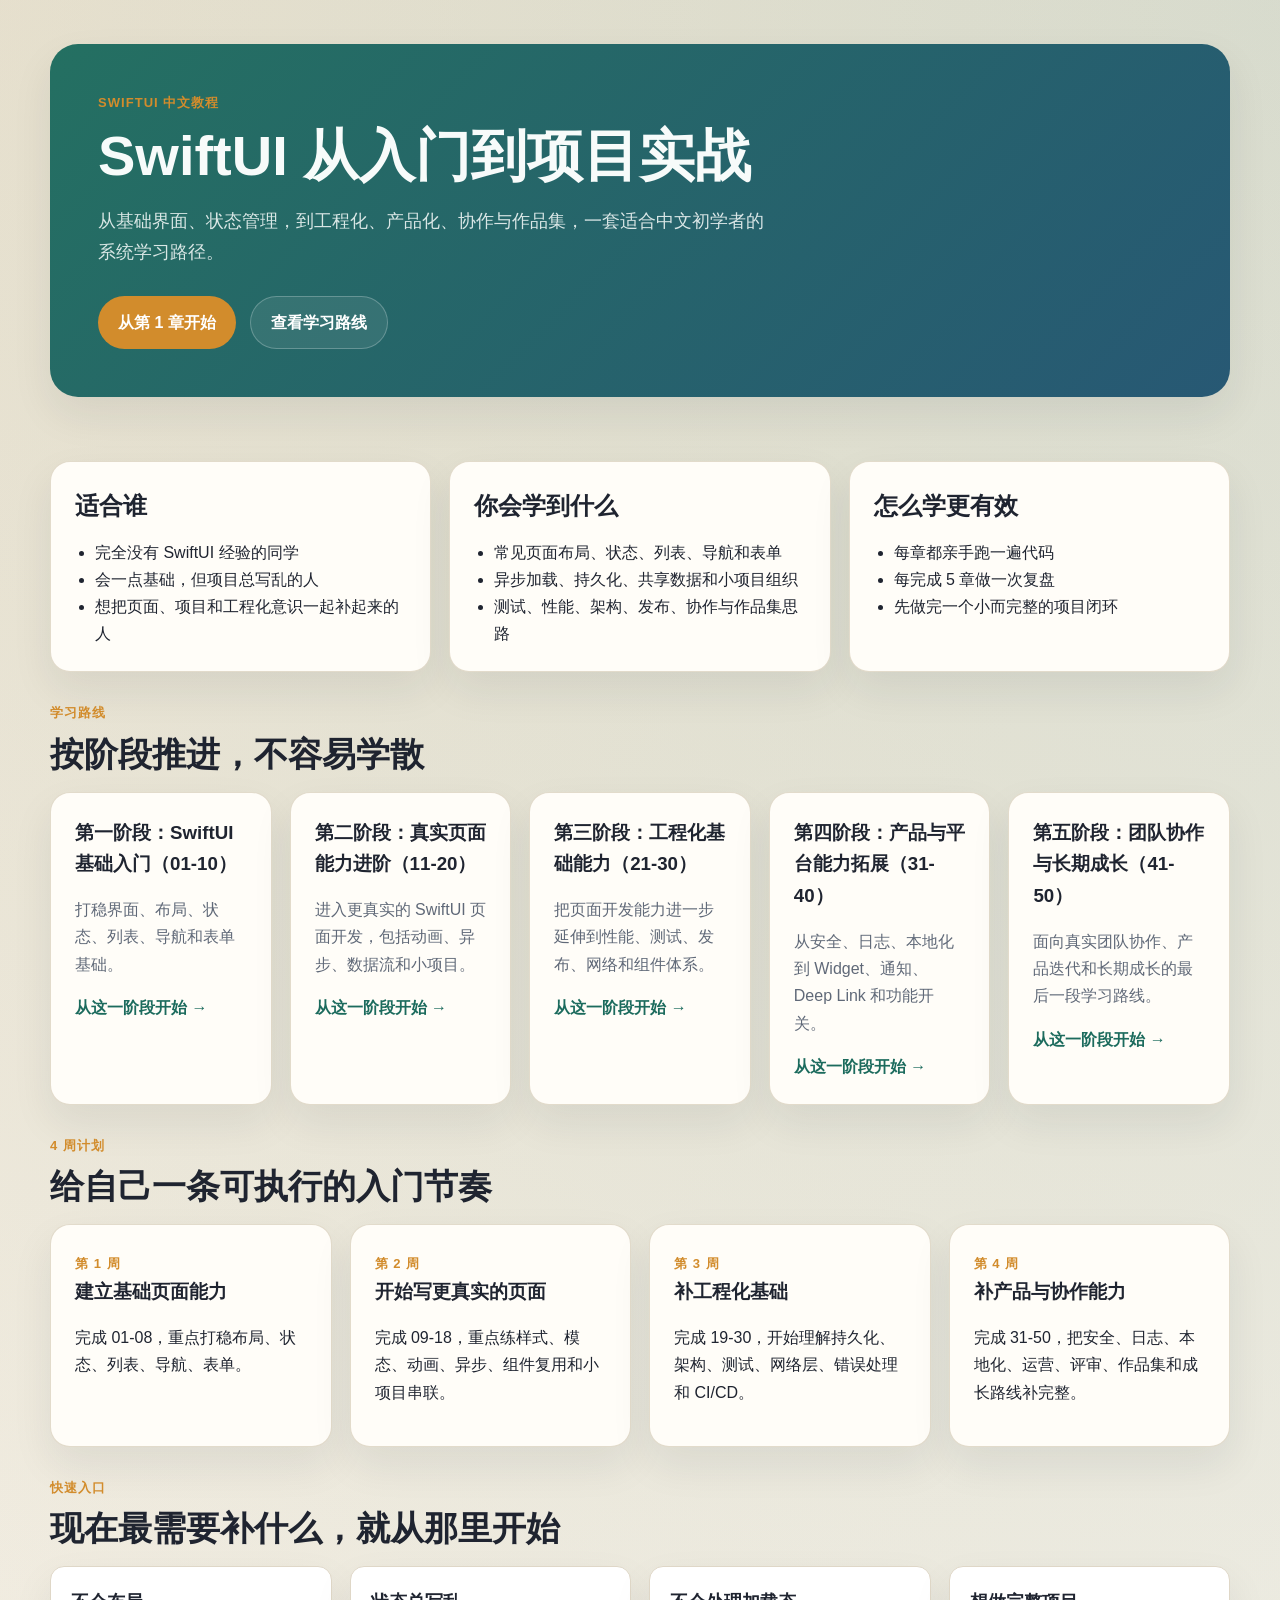
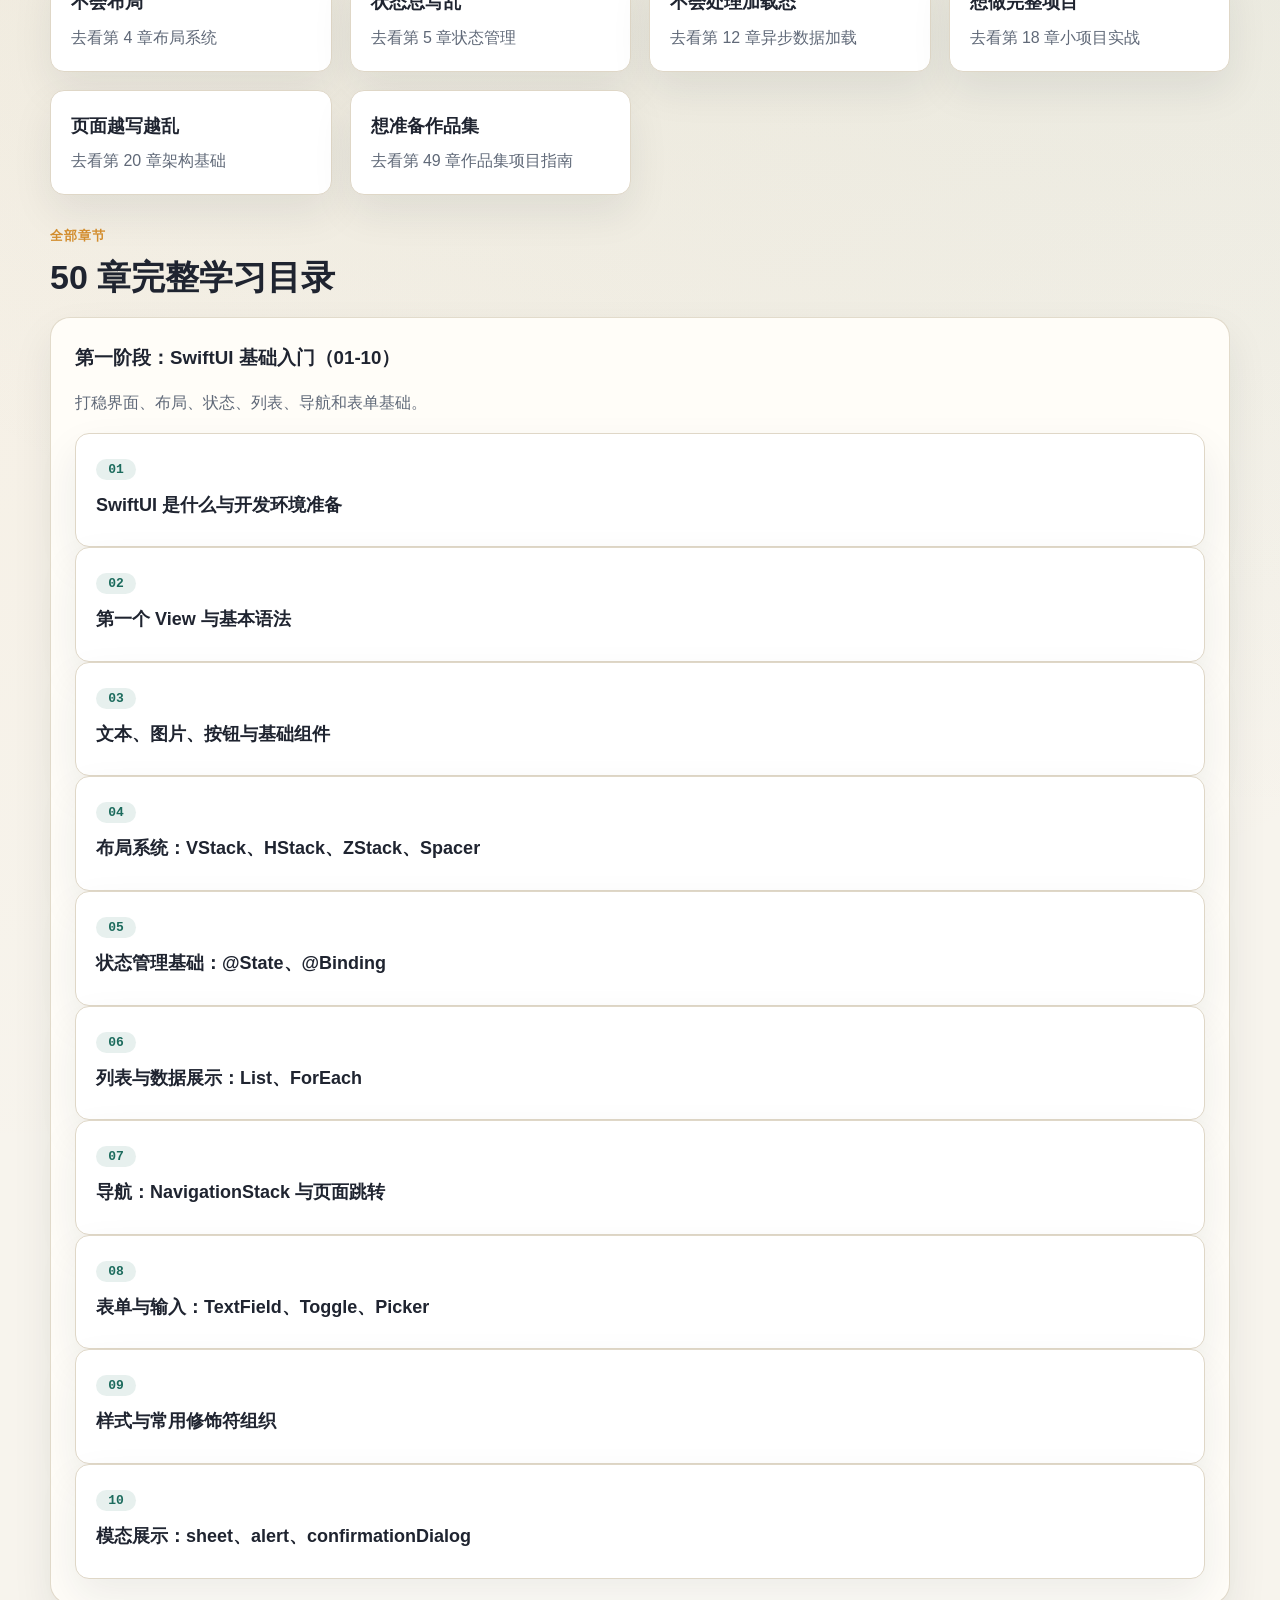
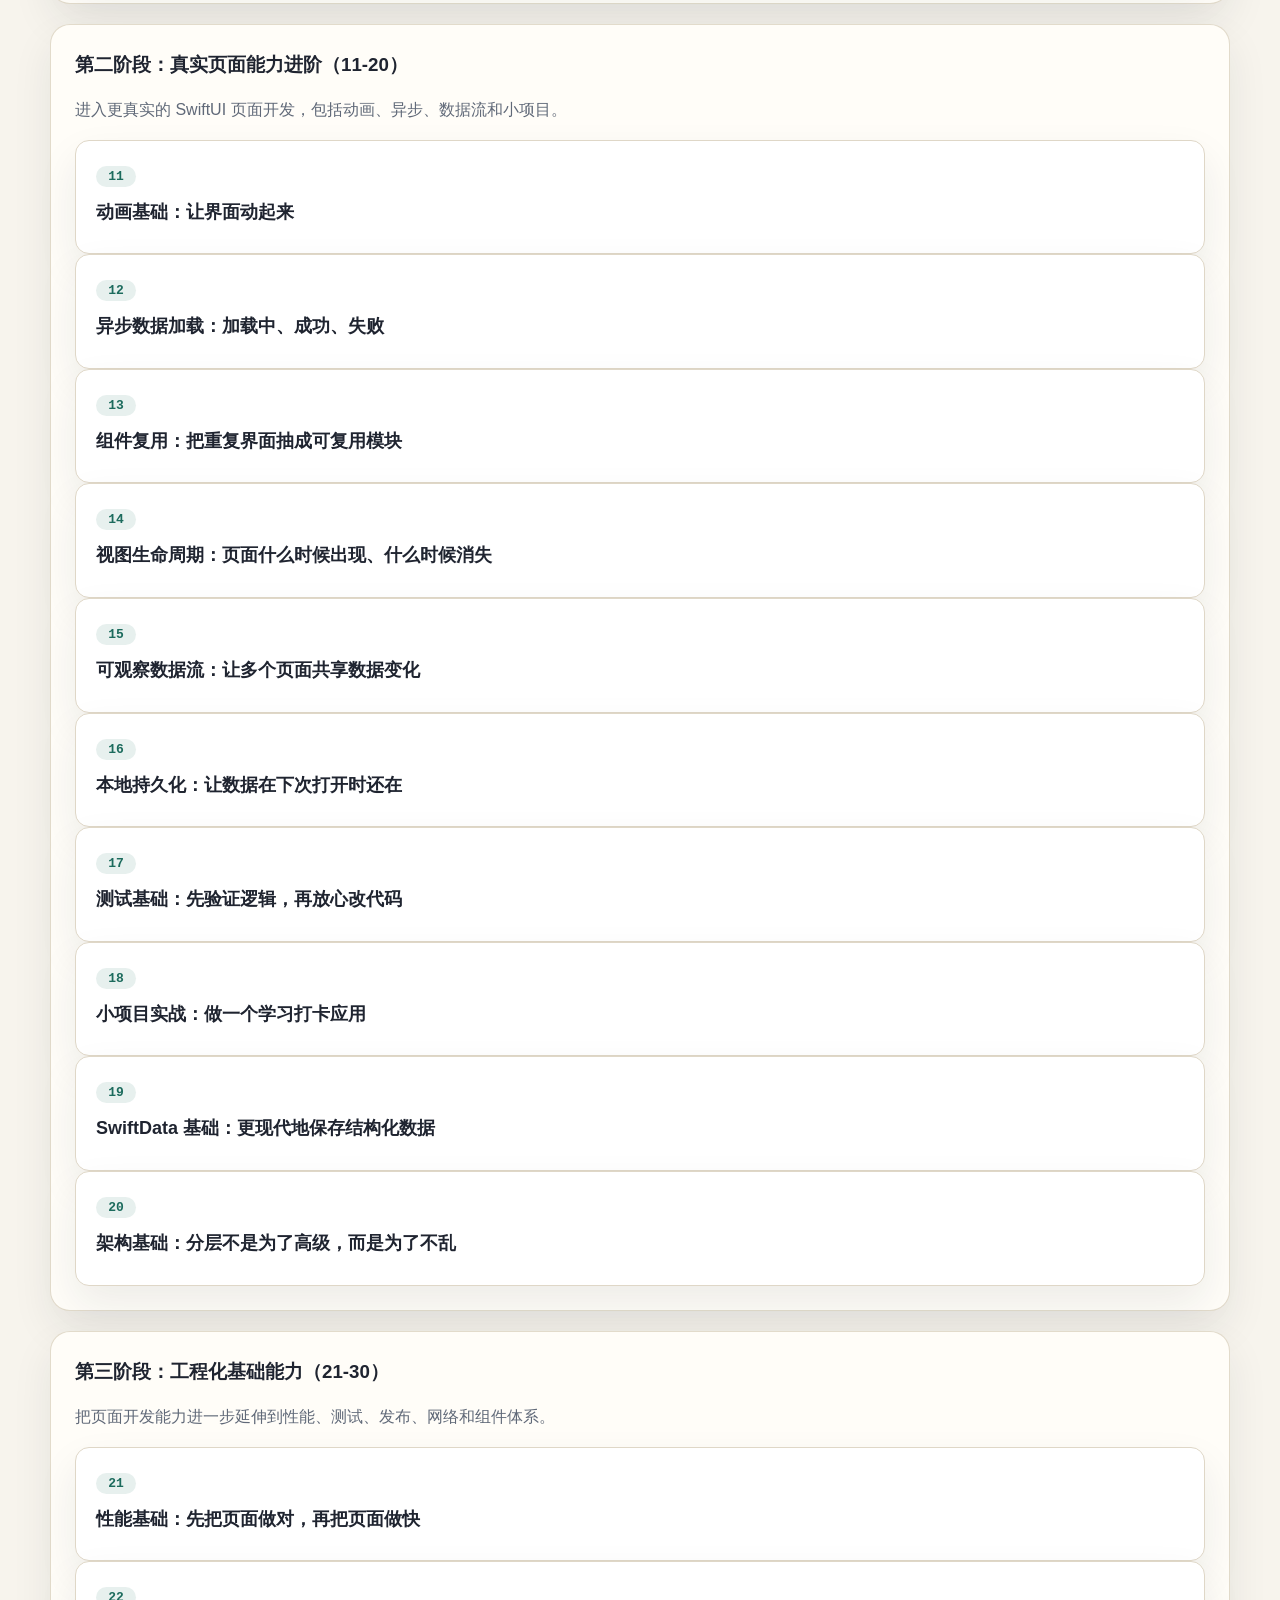
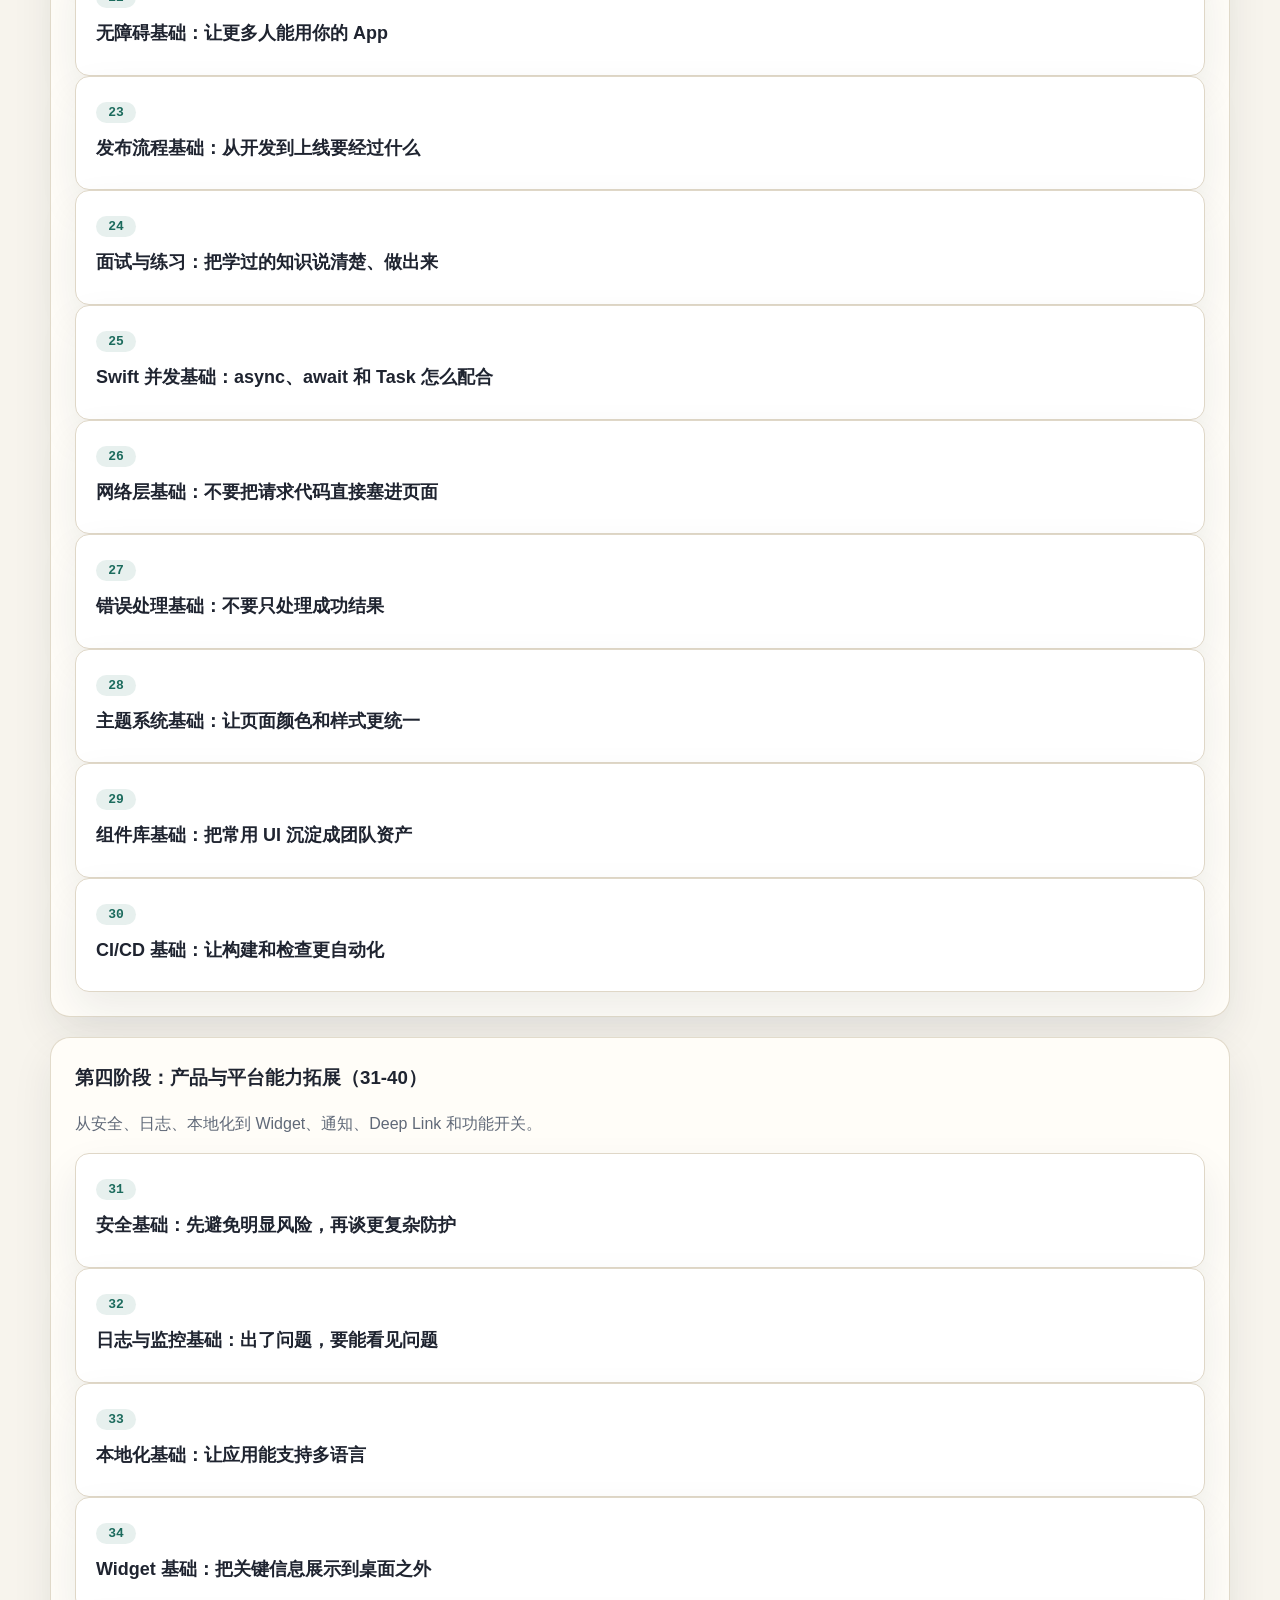
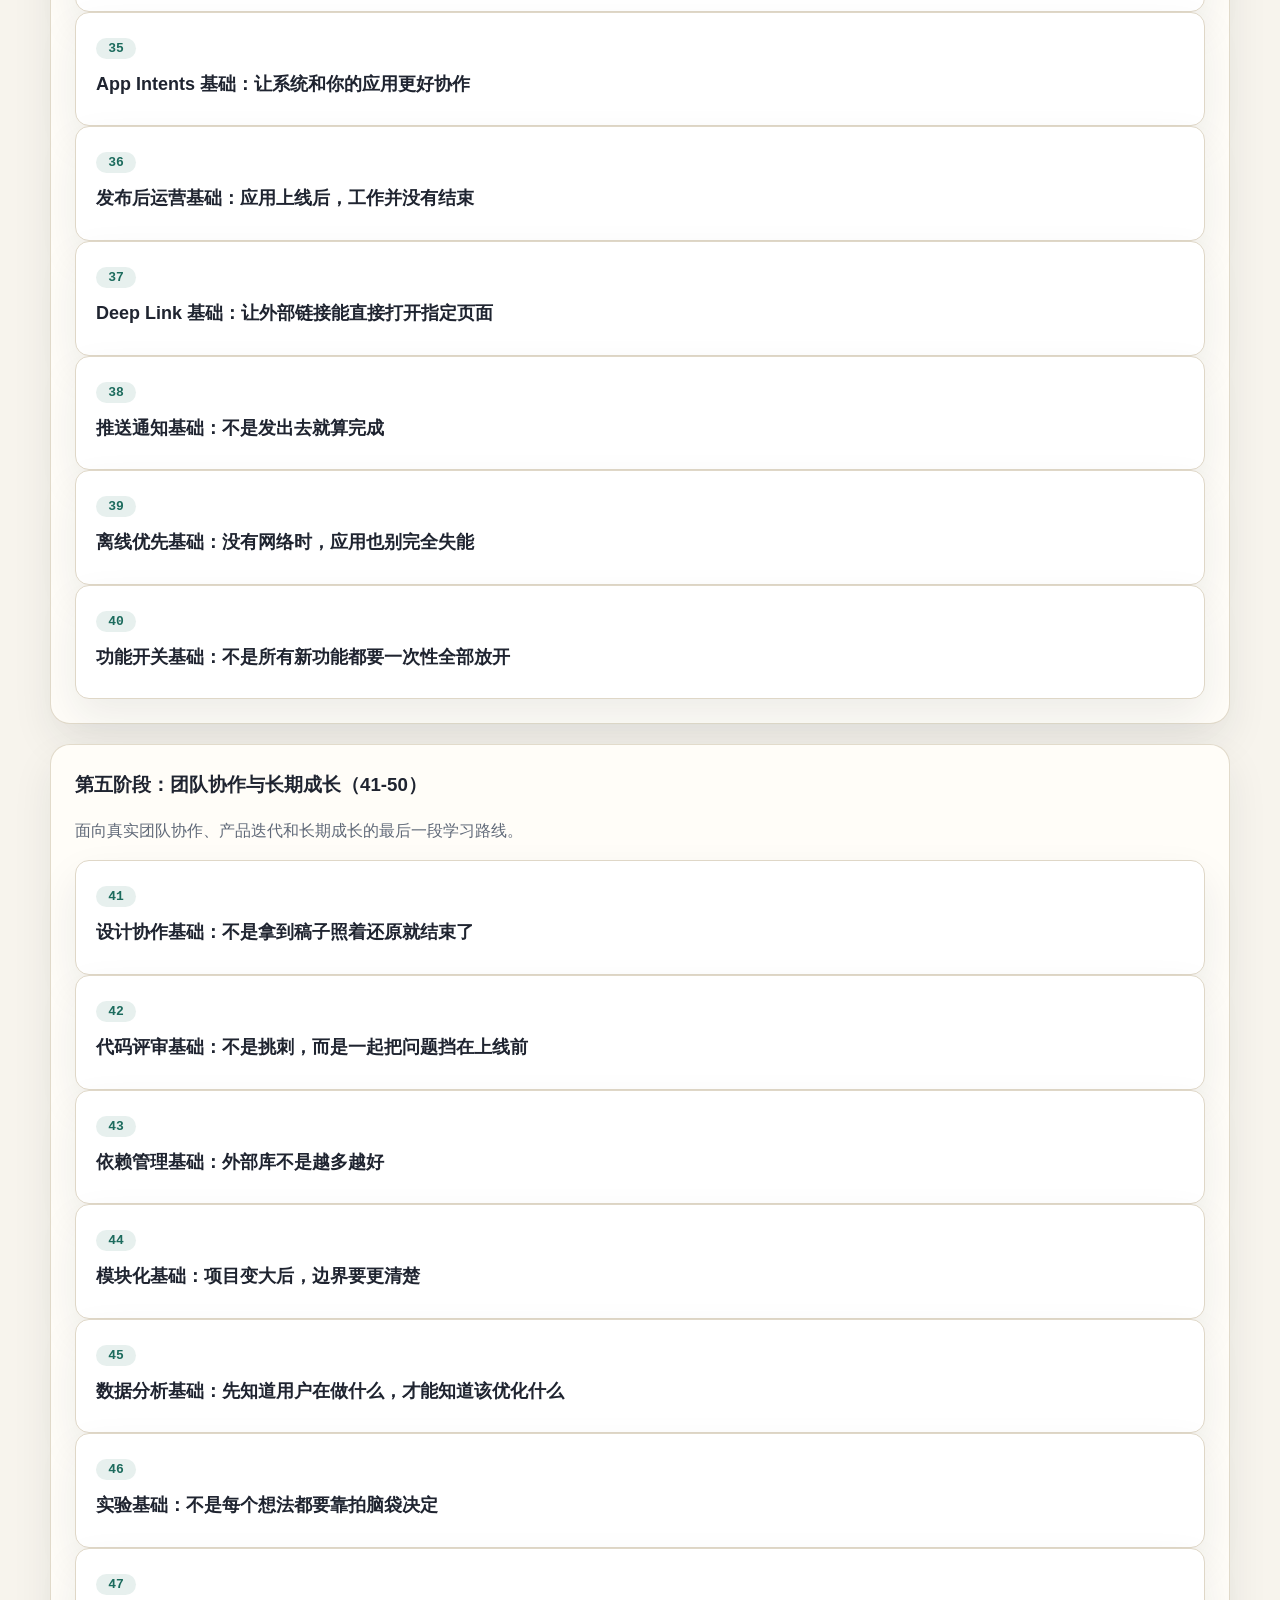
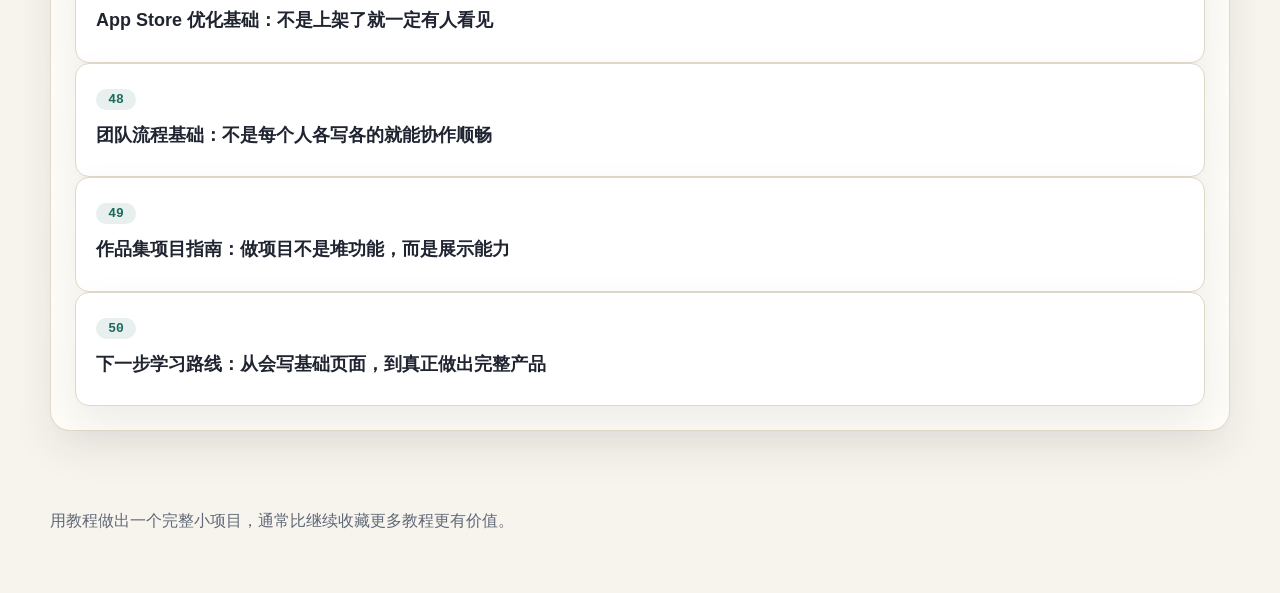
==== index.html @ 64fcb561 "``` feat: 添加 SwiftUI 教程网站基础架构 添加了完整的教程网站前端架构，包括：  - 创建 catalog.js 文件定义 50 章教程内容结构，分为 5 个阶段 - 添加 site" ====
<!DOCTYPE html>
<html lang="zh-CN">
<head>
  <meta charset="UTF-8">
  <meta name="viewport" content="width=device-width, initial-scale=1.0">
  <title>SwiftUI 从入门到项目实战</title>
  <link rel="stylesheet" href="./assets/site.css">
</head>
<body class="site-home">
  <header class="hero">
    <div class="hero__inner">
      <p class="hero__eyebrow">SwiftUI 中文教程</p>
      <h1>SwiftUI 从入门到项目实战</h1>
      <p class="hero__lead">从基础界面、状态管理，到工程化、产品化、协作与作品集，一套适合中文初学者的系统学习路径。</p>
      <div class="hero__actions">
        <a class="button button--primary" href="./chapter.html?path=01-introduction/README.md">从第 1 章开始</a>
        <a class="button button--ghost" href="#tracks">查看学习路线</a>
      </div>
    </div>
  </header>

  <main class="page">
    <section class="intro">
      <div class="card-grid">
        <article class="info-card">
          <h2>适合谁</h2>
          <ul>
            <li>完全没有 SwiftUI 经验的同学</li>
            <li>会一点基础，但项目总写乱的人</li>
            <li>想把页面、项目和工程化意识一起补起来的人</li>
          </ul>
        </article>
        <article class="info-card">
          <h2>你会学到什么</h2>
          <ul>
            <li>常见页面布局、状态、列表、导航和表单</li>
            <li>异步加载、持久化、共享数据和小项目组织</li>
            <li>测试、性能、架构、发布、协作与作品集思路</li>
          </ul>
        </article>
        <article class="info-card">
          <h2>怎么学更有效</h2>
          <ul>
            <li>每章都亲手跑一遍代码</li>
            <li>每完成 5 章做一次复盘</li>
            <li>先做完一个小而完整的项目闭环</li>
          </ul>
        </article>
      </div>
    </section>

    <section class="learning-path" id="tracks">
      <div class="section-heading">
        <p class="section-heading__eyebrow">学习路线</p>
        <h2>按阶段推进，不容易学散</h2>
      </div>
      <div id="track-list" class="track-list"></div>
    </section>

    <section class="roadmap">
      <div class="section-heading">
        <p class="section-heading__eyebrow">4 周计划</p>
        <h2>给自己一条可执行的入门节奏</h2>
      </div>
      <div class="week-grid">
        <article class="week-card">
          <span class="week-card__tag">第 1 周</span>
          <h3>建立基础页面能力</h3>
          <p>完成 01-08，重点打稳布局、状态、列表、导航、表单。</p>
        </article>
        <article class="week-card">
          <span class="week-card__tag">第 2 周</span>
          <h3>开始写更真实的页面</h3>
          <p>完成 09-18，重点练样式、模态、动画、异步、组件复用和小项目串联。</p>
        </article>
        <article class="week-card">
          <span class="week-card__tag">第 3 周</span>
          <h3>补工程化基础</h3>
          <p>完成 19-30，开始理解持久化、架构、测试、网络层、错误处理和 CI/CD。</p>
        </article>
        <article class="week-card">
          <span class="week-card__tag">第 4 周</span>
          <h3>补产品与协作能力</h3>
          <p>完成 31-50，把安全、日志、本地化、运营、评审、作品集和成长路线补完整。</p>
        </article>
      </div>
    </section>

    <section class="quick-links">
      <div class="section-heading">
        <p class="section-heading__eyebrow">快速入口</p>
        <h2>现在最需要补什么，就从那里开始</h2>
      </div>
      <div class="quick-links__grid">
        <a class="quick-link" href="./chapter.html?path=04-layout/README.md">
          <strong>不会布局</strong>
          <span>去看第 4 章布局系统</span>
        </a>
        <a class="quick-link" href="./chapter.html?path=05-state/README.md">
          <strong>状态总写乱</strong>
          <span>去看第 5 章状态管理</span>
        </a>
        <a class="quick-link" href="./chapter.html?path=12-async-data/README.md">
          <strong>不会处理加载态</strong>
          <span>去看第 12 章异步数据加载</span>
        </a>
        <a class="quick-link" href="./chapter.html?path=18-mini-project/README.md">
          <strong>想做完整项目</strong>
          <span>去看第 18 章小项目实战</span>
        </a>
        <a class="quick-link" href="./chapter.html?path=20-architecture-basics/README.md">
          <strong>页面越写越乱</strong>
          <span>去看第 20 章架构基础</span>
        </a>
        <a class="quick-link" href="./chapter.html?path=49-portfolio-project-guide/README.md">
          <strong>想准备作品集</strong>
          <span>去看第 49 章作品集项目指南</span>
        </a>
      </div>
    </section>

    <section class="chapter-library">
      <div class="section-heading">
        <p class="section-heading__eyebrow">全部章节</p>
        <h2>50 章完整学习目录</h2>
      </div>
      <div id="chapter-groups" class="chapter-groups"></div>
    </section>
  </main>

  <footer class="site-footer">
    <p>用教程做出一个完整小项目，通常比继续收藏更多教程更有价值。</p>
  </footer>

  <script src="./assets/catalog.js"></script>
  <script src="./assets/site.js"></script>
</body>
</html>
---- assets/site.css ----
:root {
  --bg: #f7f4ed;
  --surface: #fffdf8;
  --surface-strong: #ffffff;
  --text: #1f2430;
  --muted: #606978;
  --line: #dfd7c7;
  --brand: #1c6b5d;
  --brand-strong: #12493f;
  --accent: #d28c2c;
  --shadow: 0 18px 40px rgba(31, 36, 48, 0.08);
  --radius-xl: 28px;
  --radius-lg: 20px;
  --radius-md: 14px;
  --content-width: 1180px;
  --mono: "SFMono-Regular", Consolas, "Liberation Mono", Menlo, monospace;
}

* {
  box-sizing: border-box;
}

html {
  scroll-behavior: smooth;
}

body {
  margin: 0;
  color: var(--text);
  background:
    radial-gradient(circle at top left, rgba(210, 140, 44, 0.12), transparent 32%),
    radial-gradient(circle at top right, rgba(28, 107, 93, 0.14), transparent 28%),
    var(--bg);
  font: 16px/1.7 "PingFang SC", "Hiragino Sans GB", "Microsoft YaHei", sans-serif;
}

a {
  color: inherit;
  text-decoration: none;
}

.hero,
.page,
.chapter-header,
.chapter-layout,
.site-footer {
  width: min(calc(100% - 32px), var(--content-width));
  margin: 0 auto;
}

.hero {
  padding: 44px 0 24px;
}

.hero__inner {
  padding: 48px;
  border-radius: var(--radius-xl);
  background:
    linear-gradient(135deg, rgba(28, 107, 93, 0.96), rgba(24, 77, 108, 0.92));
  color: #f7fbfa;
  box-shadow: var(--shadow);
}

.hero__eyebrow,
.section-heading__eyebrow,
.week-card__tag,
.chapter-meta {
  margin: 0 0 10px;
  color: var(--accent);
  font-size: 13px;
  font-weight: 700;
  letter-spacing: 0.08em;
  text-transform: uppercase;
}

.hero h1,
.section-heading h2,
.chapter-header h1 {
  margin: 0;
  line-height: 1.15;
}

.hero h1 {
  font-size: clamp(32px, 6vw, 56px);
  max-width: 760px;
}

.hero__lead {
  max-width: 680px;
  margin: 18px 0 0;
  color: rgba(247, 251, 250, 0.86);
  font-size: 18px;
}

.hero__actions {
  display: flex;
  flex-wrap: wrap;
  gap: 14px;
  margin-top: 28px;
}

.button {
  display: inline-flex;
  align-items: center;
  justify-content: center;
  padding: 12px 20px;
  border-radius: 999px;
  font-weight: 700;
  transition: transform 0.2s ease, opacity 0.2s ease;
}

.button:hover,
.text-link:hover,
.quick-link:hover,
.chapter-card:hover,
.chapter-nav__item:hover {
  transform: translateY(-1px);
}

.button--primary {
  color: #fff;
  background: var(--accent);
}

.button--ghost {
  color: #fff;
  border: 1px solid rgba(255, 255, 255, 0.24);
  background: rgba(255, 255, 255, 0.08);
}

.page {
  padding: 10px 0 48px;
}

.section-heading {
  margin-bottom: 18px;
}

.section-heading h2 {
  font-size: clamp(24px, 3vw, 34px);
}

.card-grid,
.track-list,
.week-grid,
.quick-links__grid {
  display: grid;
  gap: 18px;
}

.card-grid,
.track-list,
.week-grid {
  grid-template-columns: repeat(auto-fit, minmax(220px, 1fr));
}

.info-card,
.track-card,
.week-card,
.chapter-group,
.sidebar-card,
.markdown-shell {
  background: var(--surface);
  border: 1px solid rgba(223, 215, 199, 0.9);
  border-radius: var(--radius-lg);
  box-shadow: var(--shadow);
}

.intro,
.learning-path,
.roadmap,
.quick-links,
.chapter-library {
  margin-top: 30px;
}

.info-card,
.track-card,
.week-card,
.sidebar-card {
  padding: 24px;
}

.info-card h2,
.track-card h3,
.week-card h3,
.chapter-group h3,
.sidebar-card h2 {
  margin: 0 0 10px;
}

.info-card ul,
.markdown-body ul {
  margin: 12px 0 0;
  padding-left: 20px;
}

.text-link {
  color: var(--brand);
  font-weight: 700;
}

.quick-links__grid,
.chapter-card-list {
  grid-template-columns: repeat(auto-fit, minmax(250px, 1fr));
}

.quick-link,
.chapter-card {
  display: block;
  padding: 20px;
  border-radius: var(--radius-md);
  background: var(--surface-strong);
  border: 1px solid var(--line);
  box-shadow: var(--shadow);
  transition: transform 0.2s ease, border-color 0.2s ease;
}

.quick-link strong,
.chapter-card strong {
  display: block;
  margin-bottom: 6px;
  font-size: 18px;
}

.quick-link span,
.track-card p,
.chapter-group__heading p {
  color: var(--muted);
}

.chapter-group {
  padding: 24px;
  margin-top: 20px;
}

.chapter-group__heading {
  margin-bottom: 16px;
}

.chapter-card__number {
  display: inline-flex;
  align-items: center;
  justify-content: center;
  min-width: 40px;
  margin-bottom: 10px;
  padding: 4px 10px;
  border-radius: 999px;
  background: rgba(28, 107, 93, 0.1);
  color: var(--brand);
  font: 700 13px/1 var(--mono);
}

.site-footer {
  padding: 12px 0 42px;
  color: var(--muted);
}

.chapter-header {
  display: grid;
  gap: 12px;
  padding: 32px 0 18px;
}

.back-link {
  color: var(--brand);
  font-weight: 700;
}

.chapter-layout {
  display: grid;
  grid-template-columns: 280px minmax(0, 1fr);
  gap: 24px;
  padding-bottom: 42px;
}

.chapter-sidebar {
  position: sticky;
  top: 20px;
  align-self: start;
}

.chapter-nav {
  display: grid;
  gap: 8px;
  max-height: calc(100vh - 140px);
  overflow: auto;
}

.chapter-nav__item {
  padding: 10px 12px;
  border-radius: 12px;
  color: var(--muted);
  transition: background 0.2s ease, color 0.2s ease, transform 0.2s ease;
}

.chapter-nav__item.is-active {
  color: #fff;
  background: var(--brand);
}

.markdown-shell {
  padding: 28px;
}

.markdown-body h1,
.markdown-body h2,
.markdown-body h3,
.markdown-body h4 {
  line-height: 1.3;
  margin-top: 1.6em;
  margin-bottom: 0.6em;
}

.markdown-body h1:first-child,
.markdown-body h2:first-child,
.markdown-body h3:first-child {
  margin-top: 0;
}

.markdown-body p,
.markdown-body li {
  color: #2d3442;
}

.markdown-body code {
  padding: 0.16em 0.4em;
  border-radius: 8px;
  background: rgba(28, 107, 93, 0.08);
  font: 0.95em var(--mono);
}

.markdown-body pre {
  overflow: auto;
  padding: 18px;
  border-radius: 16px;
  background: #18202b;
  color: #eef4f7;
}

.markdown-body pre code {
  padding: 0;
  background: transparent;
  color: inherit;
}

.markdown-body blockquote {
  margin: 1.2em 0;
  padding: 0.8em 1em;
  border-left: 4px solid var(--accent);
  background: rgba(210, 140, 44, 0.08);
  color: var(--muted);
}

@media (max-width: 960px) {
  .chapter-layout {
    grid-template-columns: 1fr;
  }

  .chapter-sidebar {
    position: static;
  }

  .chapter-nav {
    max-height: none;
  }
}

@media (max-width: 720px) {
  .hero__inner,
  .markdown-shell,
  .chapter-group,
  .info-card,
  .track-card,
  .week-card,
  .sidebar-card {
    padding: 20px;
  }

  .hero h1 {
    font-size: 34px;
  }

  .hero__lead {
    font-size: 16px;
  }
}
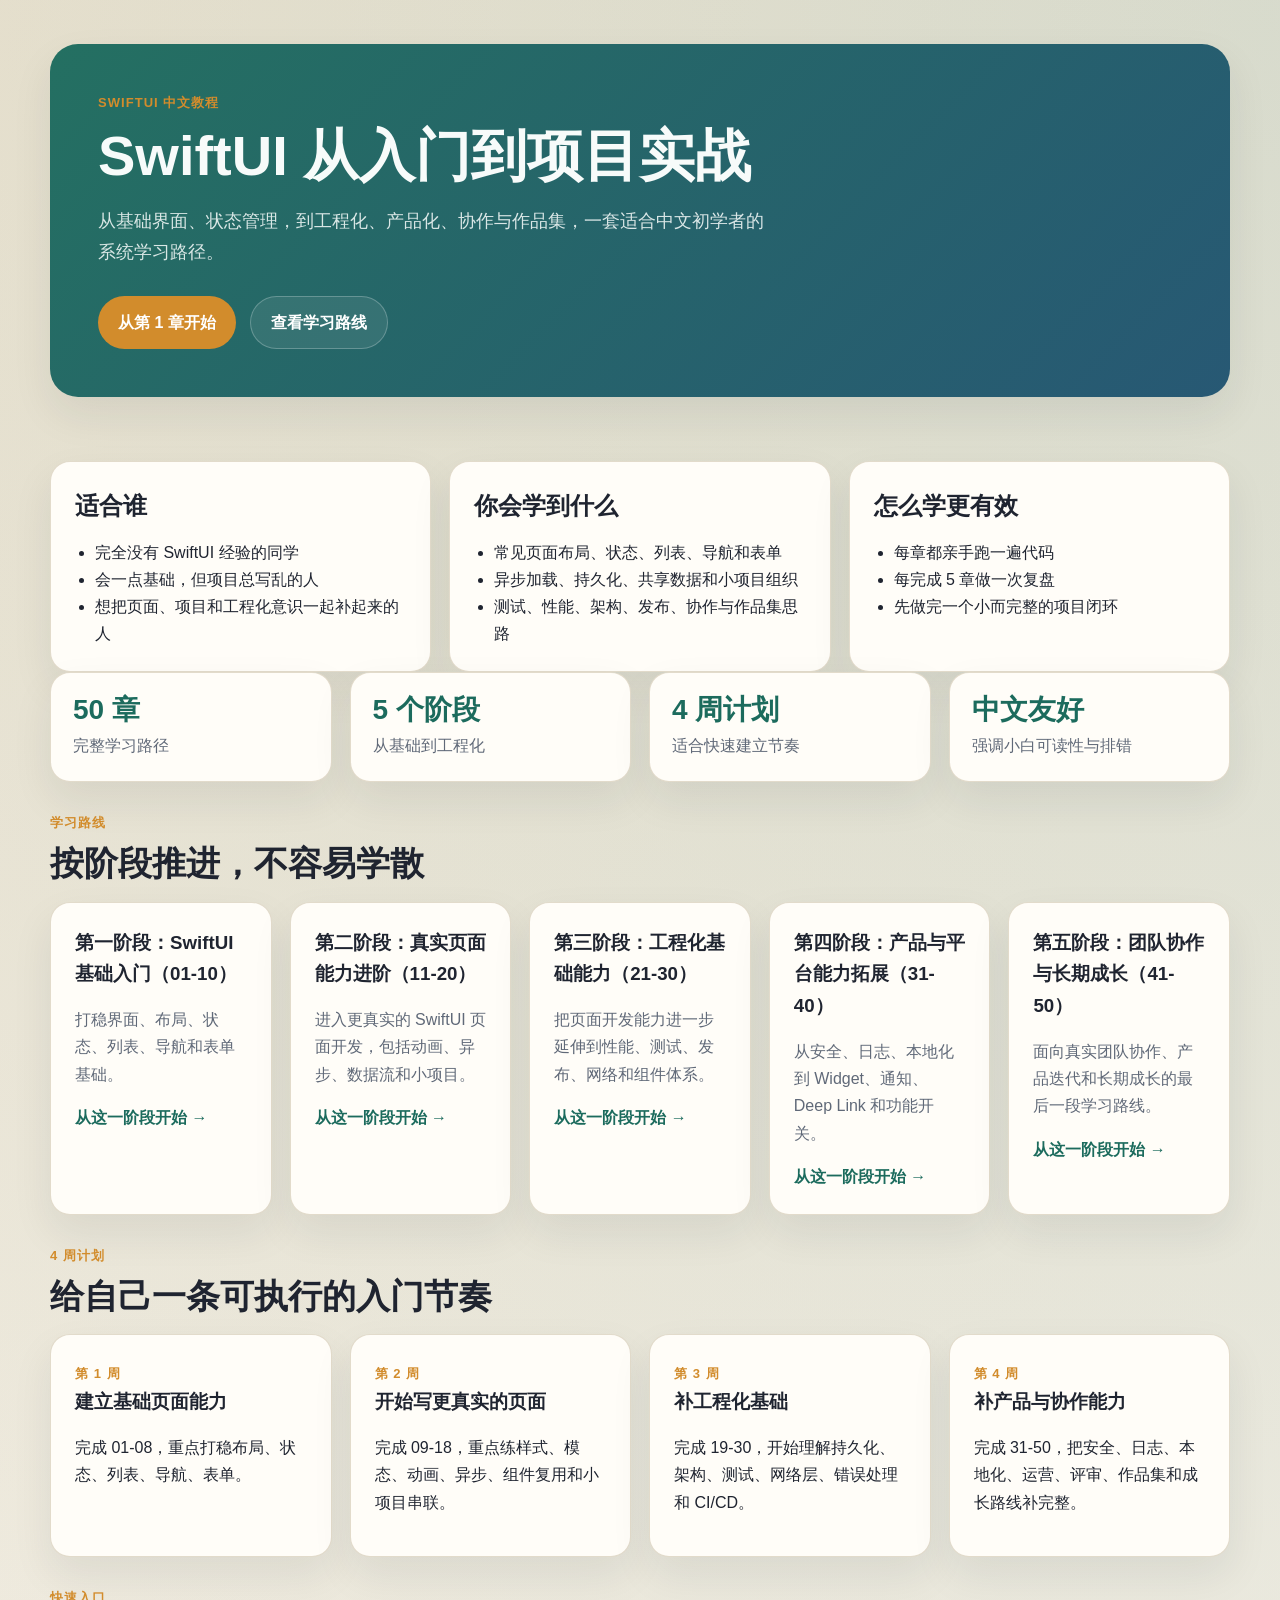
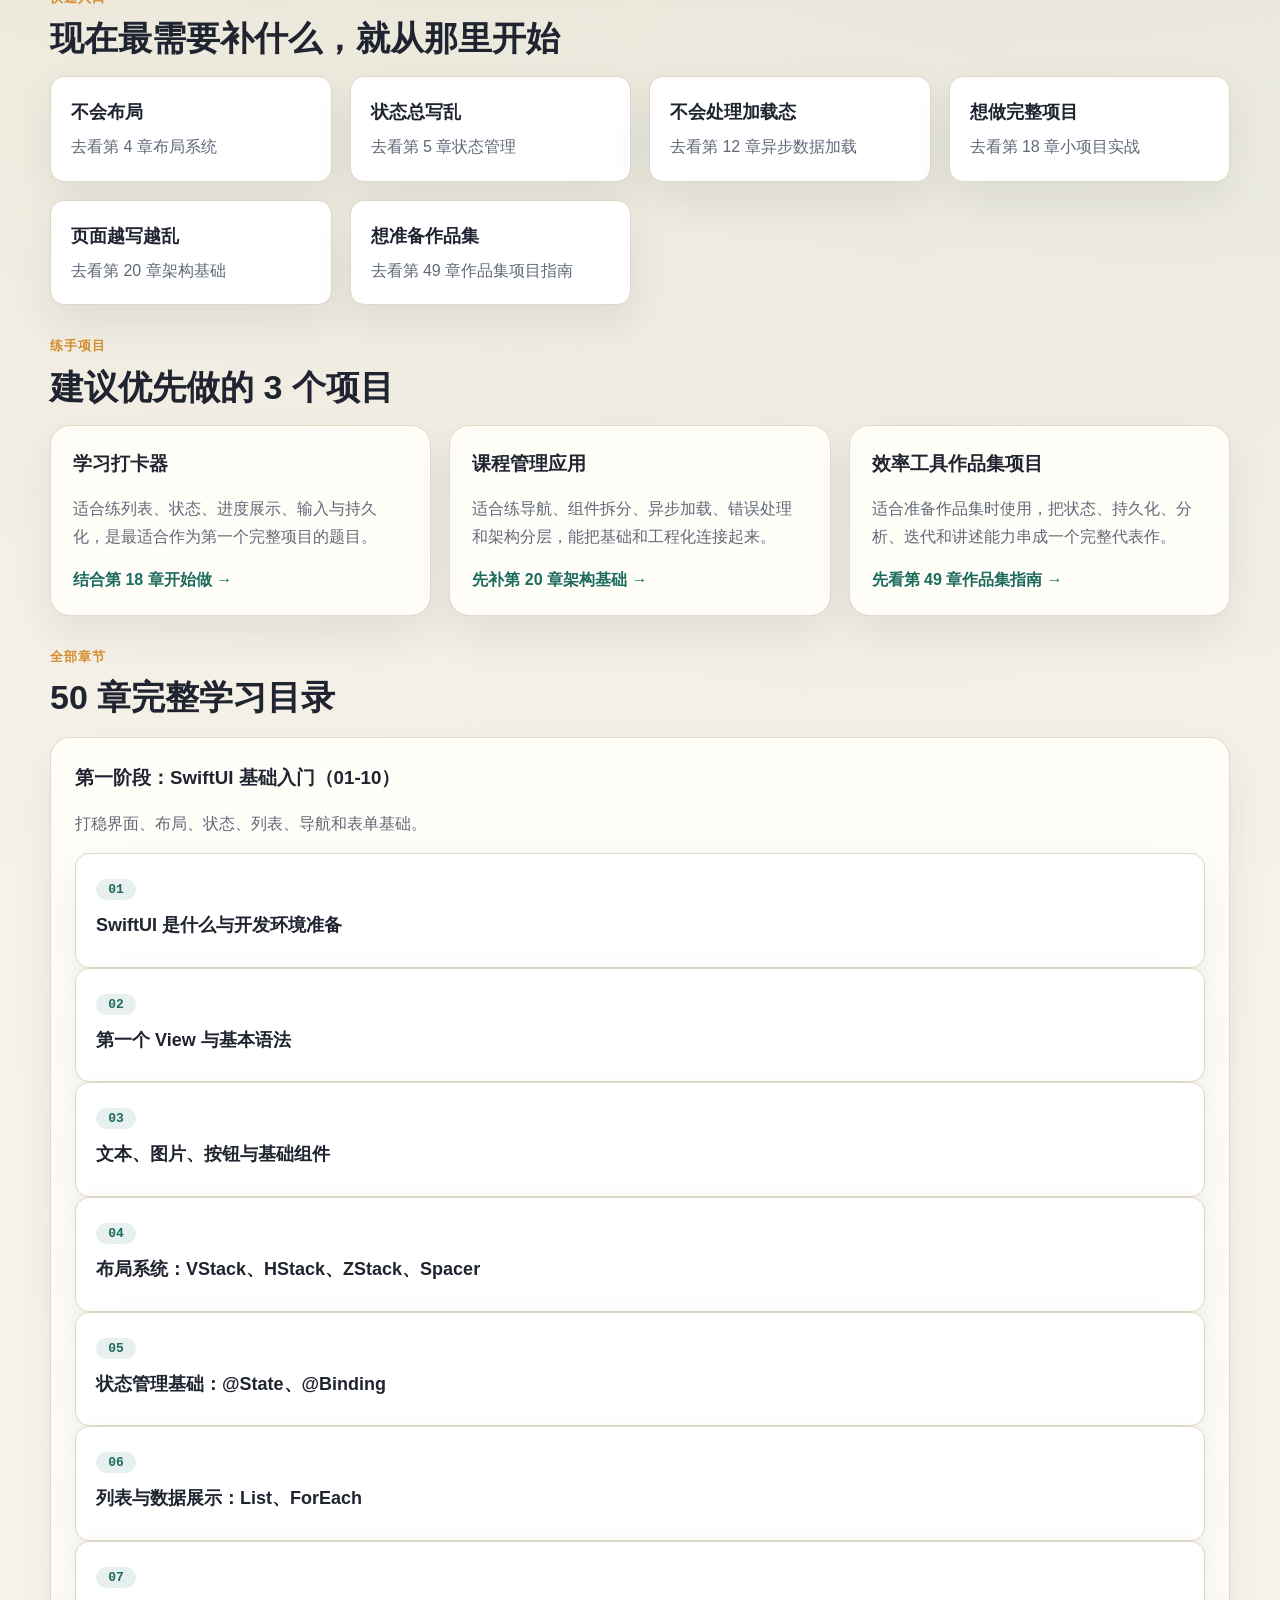
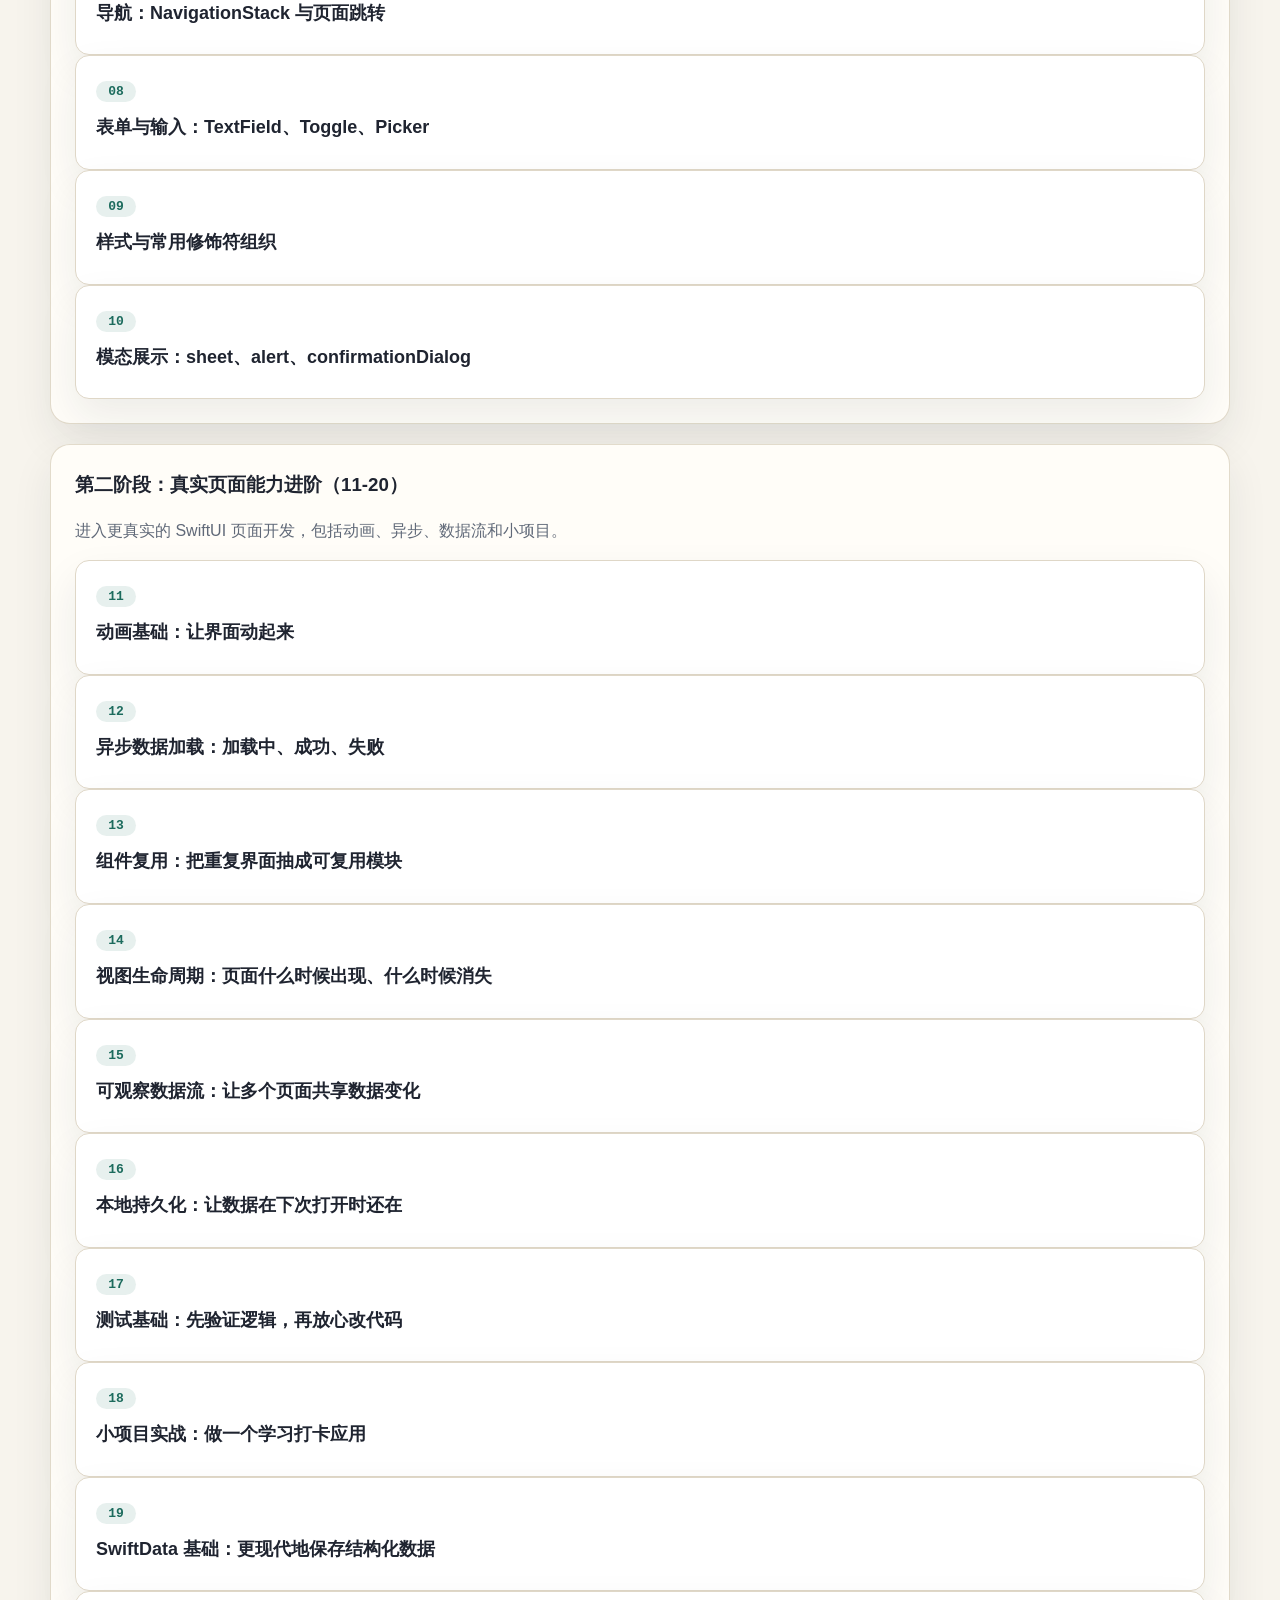
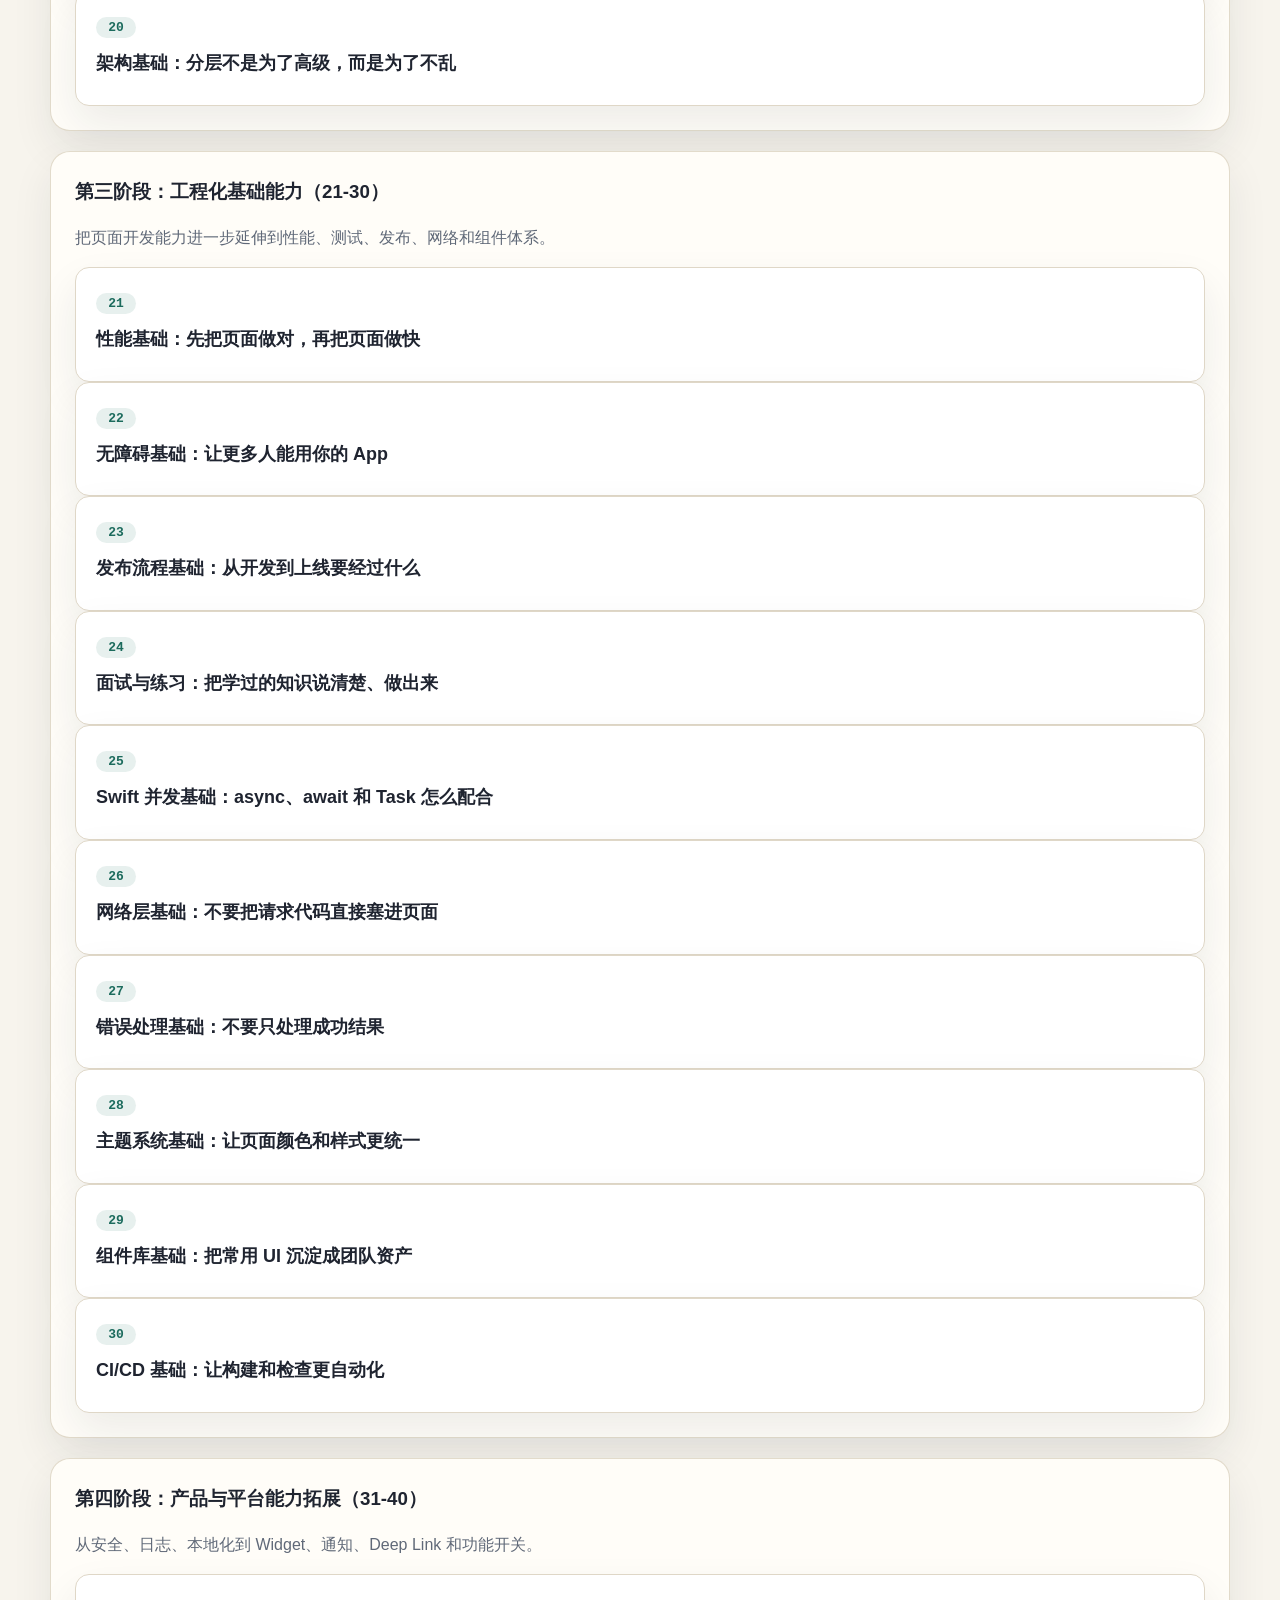
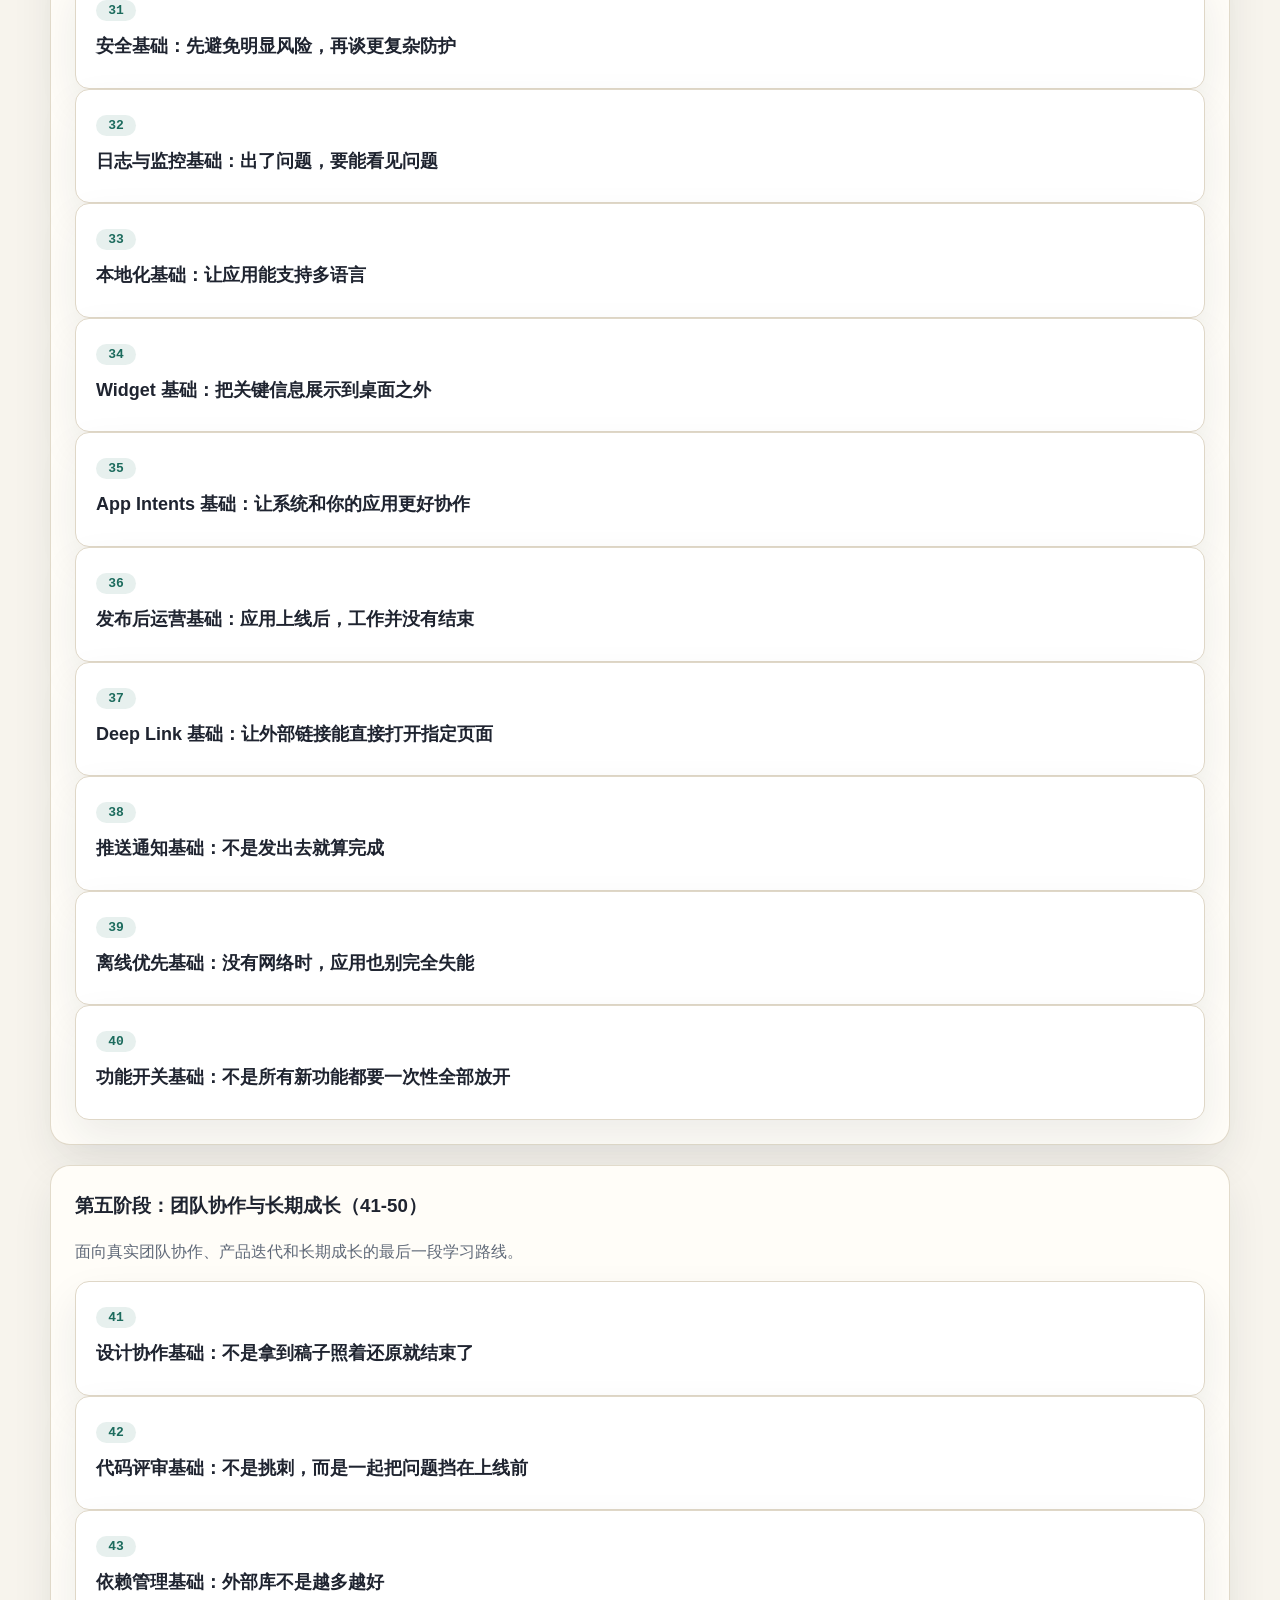
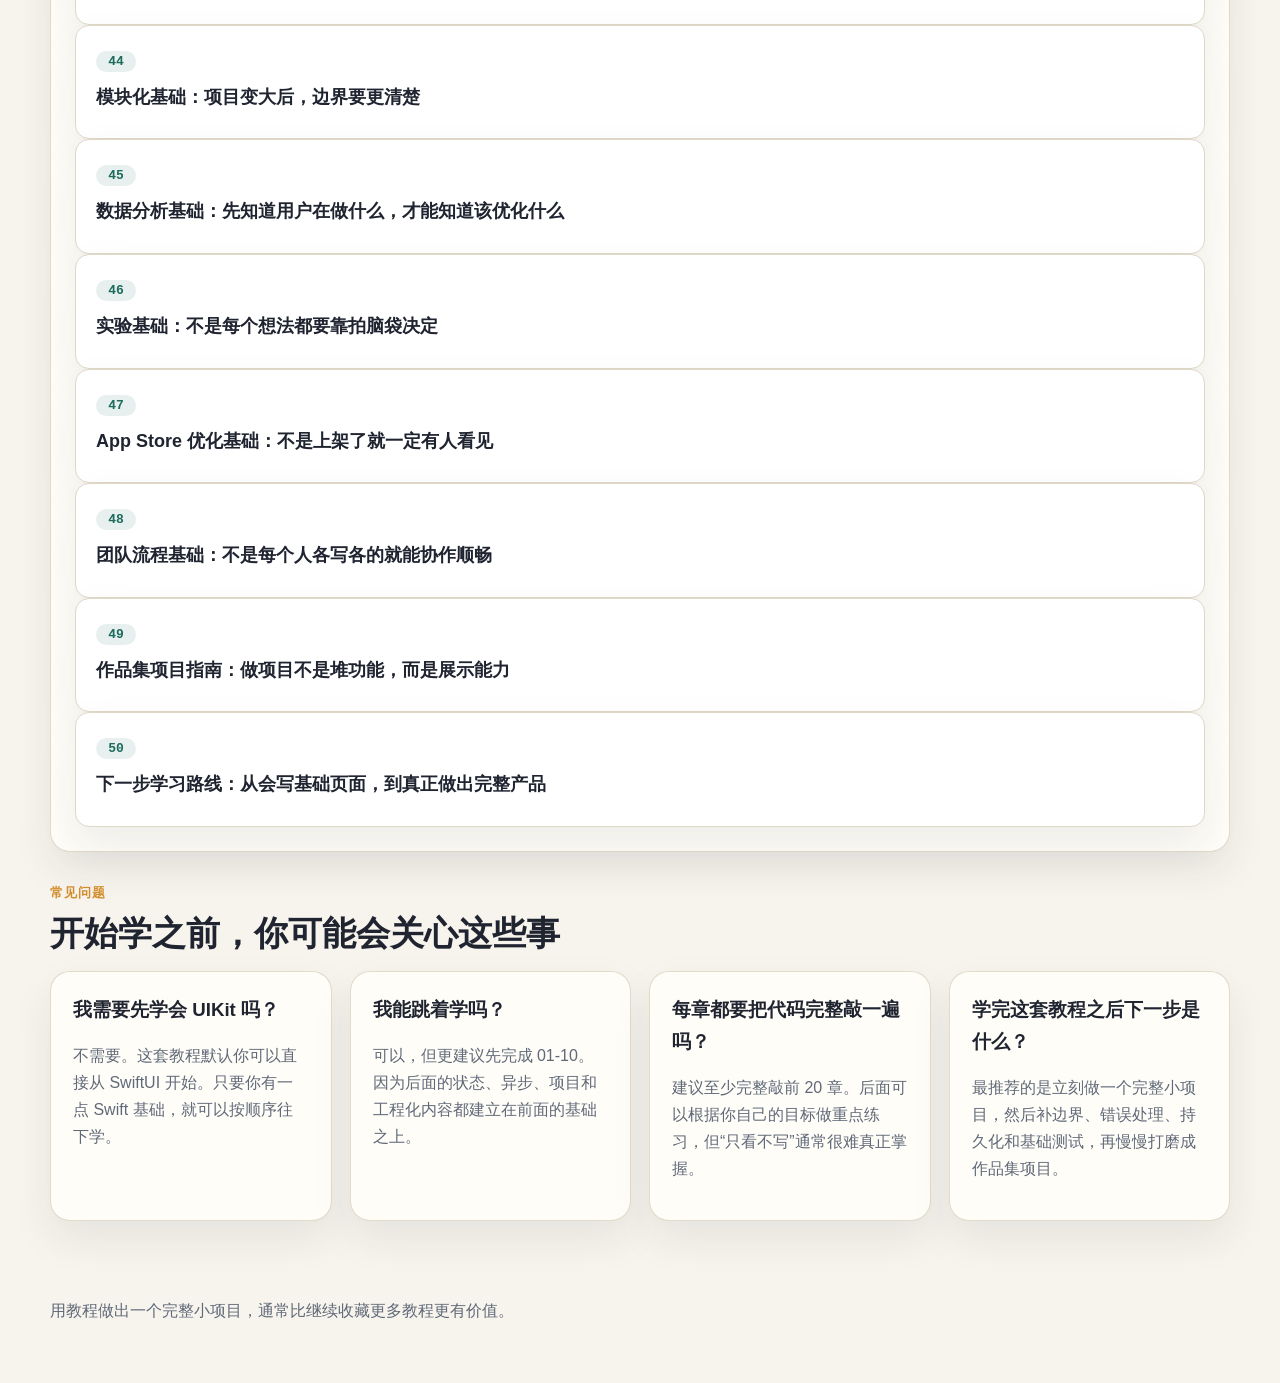
==== commit 10bb67fa: "``` feat: 添加项目网格、FAQ列表和章节分页功能 - 新增项目网格(project-grid)、FAQ列表(faq-list)和统计条(stats-strip)的CSS样式 - 为项目卡片、" ====
--- a/index.html
+++ b/index.html
@@ -49,6 +49,25 @@
       </div>
     </section>
 
+    <section class="stats-strip">
+      <article class="stat-card">
+        <strong>50 章</strong>
+        <span>完整学习路径</span>
+      </article>
+      <article class="stat-card">
+        <strong>5 个阶段</strong>
+        <span>从基础到工程化</span>
+      </article>
+      <article class="stat-card">
+        <strong>4 周计划</strong>
+        <span>适合快速建立节奏</span>
+      </article>
+      <article class="stat-card">
+        <strong>中文友好</strong>
+        <span>强调小白可读性与排错</span>
+      </article>
+    </section>
+
     <section class="learning-path" id="tracks">
       <div class="section-heading">
         <p class="section-heading__eyebrow">学习路线</p>
@@ -119,12 +138,61 @@
       </div>
     </section>
 
+    <section class="projects">
+      <div class="section-heading">
+        <p class="section-heading__eyebrow">练手项目</p>
+        <h2>建议优先做的 3 个项目</h2>
+      </div>
+      <div class="project-grid">
+        <article class="project-card">
+          <h3>学习打卡器</h3>
+          <p>适合练列表、状态、进度展示、输入与持久化，是最适合作为第一个完整项目的题目。</p>
+          <a class="text-link" href="./chapter.html?path=18-mini-project/README.md">结合第 18 章开始做 →</a>
+        </article>
+        <article class="project-card">
+          <h3>课程管理应用</h3>
+          <p>适合练导航、组件拆分、异步加载、错误处理和架构分层，能把基础和工程化连接起来。</p>
+          <a class="text-link" href="./chapter.html?path=20-architecture-basics/README.md">先补第 20 章架构基础 →</a>
+        </article>
+        <article class="project-card">
+          <h3>效率工具作品集项目</h3>
+          <p>适合准备作品集时使用，把状态、持久化、分析、迭代和讲述能力串成一个完整代表作。</p>
+          <a class="text-link" href="./chapter.html?path=49-portfolio-project-guide/README.md">先看第 49 章作品集指南 →</a>
+        </article>
+      </div>
+    </section>
+
     <section class="chapter-library">
       <div class="section-heading">
         <p class="section-heading__eyebrow">全部章节</p>
         <h2>50 章完整学习目录</h2>
       </div>
       <div id="chapter-groups" class="chapter-groups"></div>
+    </section>
+
+    <section class="faq">
+      <div class="section-heading">
+        <p class="section-heading__eyebrow">常见问题</p>
+        <h2>开始学之前，你可能会关心这些事</h2>
+      </div>
+      <div class="faq-list">
+        <article class="faq-item">
+          <h3>我需要先学会 UIKit 吗？</h3>
+          <p>不需要。这套教程默认你可以直接从 SwiftUI 开始。只要你有一点 Swift 基础，就可以按顺序往下学。</p>
+        </article>
+        <article class="faq-item">
+          <h3>我能跳着学吗？</h3>
+          <p>可以，但更建议先完成 01-10。因为后面的状态、异步、项目和工程化内容都建立在前面的基础之上。</p>
+        </article>
+        <article class="faq-item">
+          <h3>每章都要把代码完整敲一遍吗？</h3>
+          <p>建议至少完整敲前 20 章。后面可以根据你自己的目标做重点练习，但“只看不写”通常很难真正掌握。</p>
+        </article>
+        <article class="faq-item">
+          <h3>学完这套教程之后下一步是什么？</h3>
+          <p>最推荐的是立刻做一个完整小项目，然后补边界、错误处理、持久化和基础测试，再慢慢打磨成作品集项目。</p>
+        </article>
+      </div>
     </section>
   </main>
 
--- a/assets/site.css
+++ b/assets/site.css
@@ -143,14 +143,18 @@
 .card-grid,
 .track-list,
 .week-grid,
-.quick-links__grid {
+.quick-links__grid,
+.project-grid,
+.faq-list,
+.stats-strip {
   display: grid;
   gap: 18px;
 }
 
 .card-grid,
 .track-list,
-.week-grid {
+.week-grid,
+.stats-strip {
   grid-template-columns: repeat(auto-fit, minmax(220px, 1fr));
 }
 
@@ -170,6 +174,8 @@
 .learning-path,
 .roadmap,
 .quick-links,
+.projects,
+.faq,
 .chapter-library {
   margin-top: 30px;
 }
@@ -203,6 +209,40 @@
 .quick-links__grid,
 .chapter-card-list {
   grid-template-columns: repeat(auto-fit, minmax(250px, 1fr));
+}
+
+.project-grid,
+.faq-list {
+  grid-template-columns: repeat(auto-fit, minmax(280px, 1fr));
+}
+
+.stat-card,
+.project-card,
+.faq-item {
+  padding: 22px;
+  border-radius: var(--radius-lg);
+  background: var(--surface);
+  border: 1px solid rgba(223, 215, 199, 0.9);
+  box-shadow: var(--shadow);
+}
+
+.stat-card strong {
+  display: block;
+  margin-bottom: 6px;
+  color: var(--brand);
+  font-size: 28px;
+  line-height: 1.1;
+}
+
+.stat-card span,
+.project-card p,
+.faq-item p {
+  color: var(--muted);
+}
+
+.project-card h3,
+.faq-item h3 {
+  margin: 0 0 10px;
 }
 
 .quick-link,
@@ -303,6 +343,36 @@
   padding: 28px;
 }
 
+.chapter-pagination {
+  display: grid;
+  grid-template-columns: repeat(auto-fit, minmax(220px, 1fr));
+  gap: 16px;
+  margin-top: 26px;
+}
+
+.pagination-card {
+  display: block;
+  padding: 18px;
+  border-radius: 16px;
+  background: var(--surface-strong);
+  border: 1px solid var(--line);
+  box-shadow: var(--shadow);
+}
+
+.pagination-card span {
+  display: block;
+  margin-bottom: 6px;
+  color: var(--muted);
+  font-size: 13px;
+  font-weight: 700;
+  letter-spacing: 0.06em;
+  text-transform: uppercase;
+}
+
+.pagination-card strong {
+  line-height: 1.45;
+}
+
 .markdown-body h1,
 .markdown-body h2,
 .markdown-body h3,
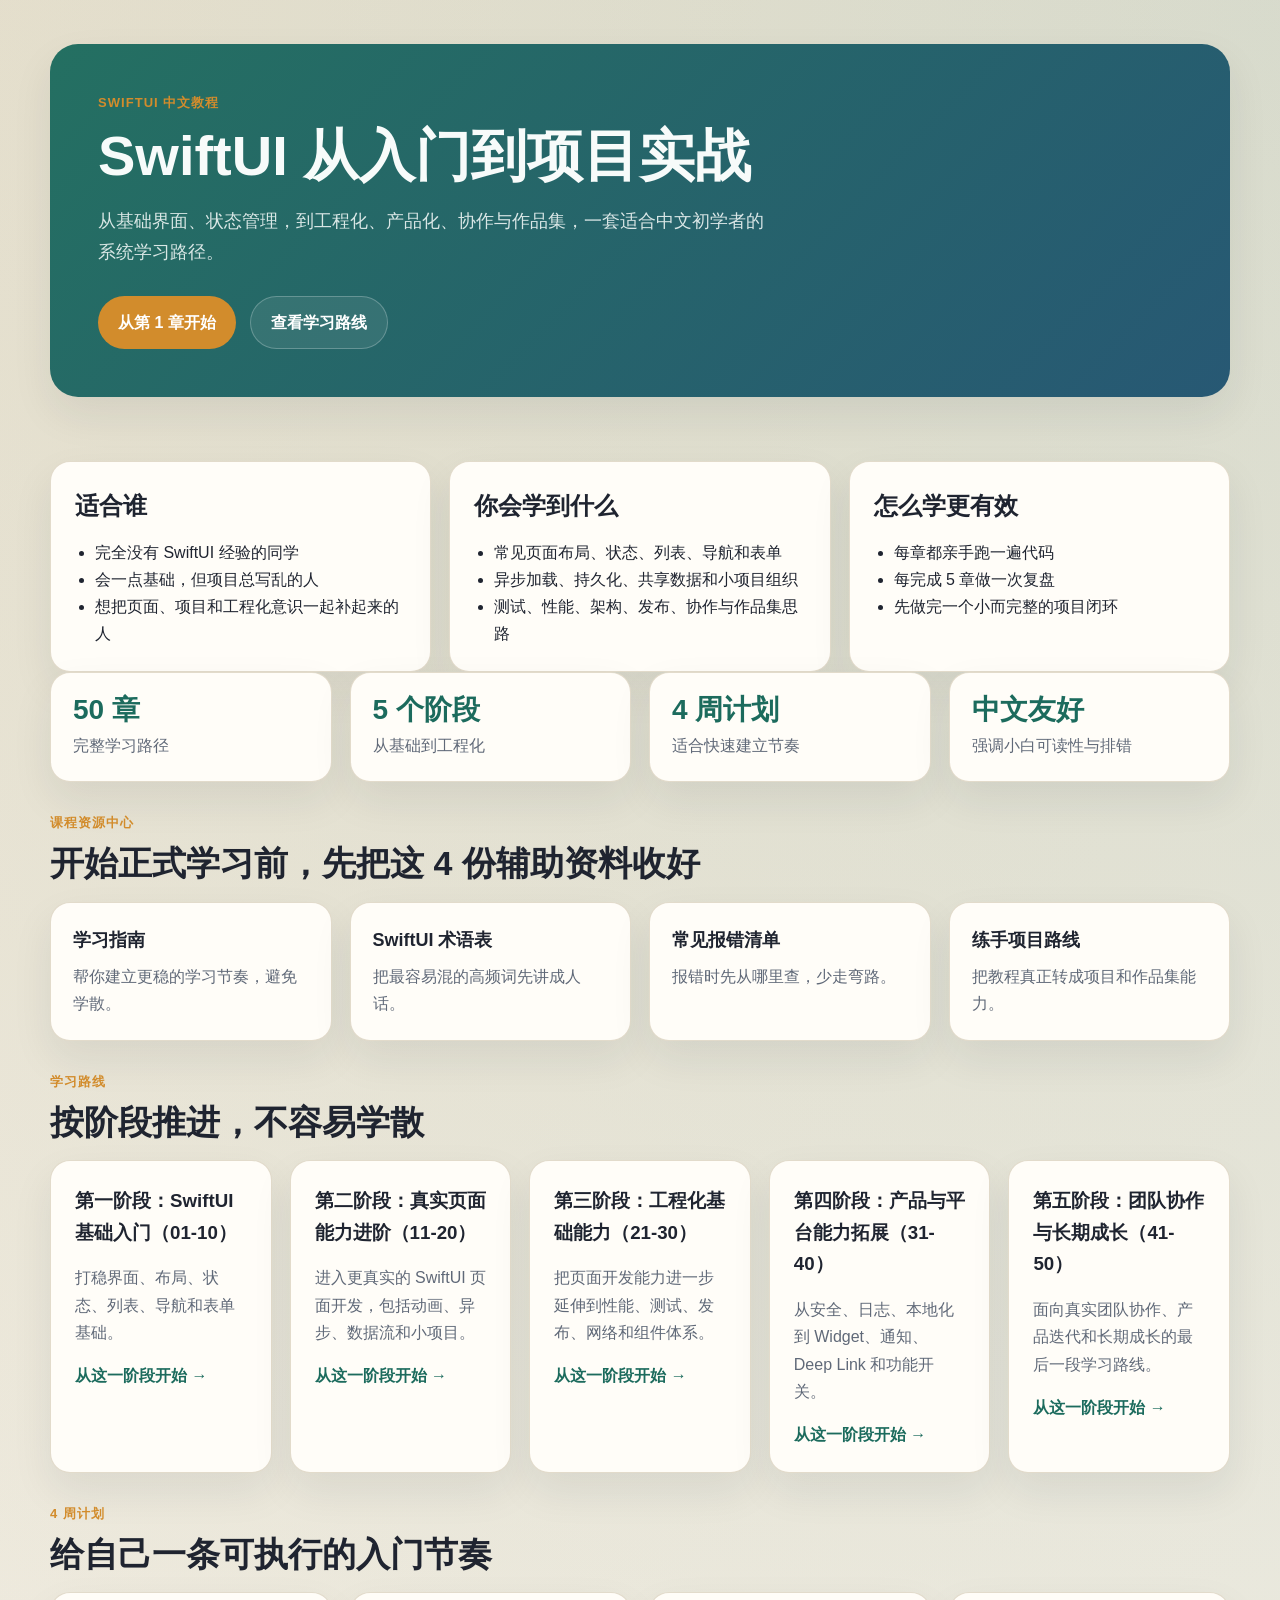
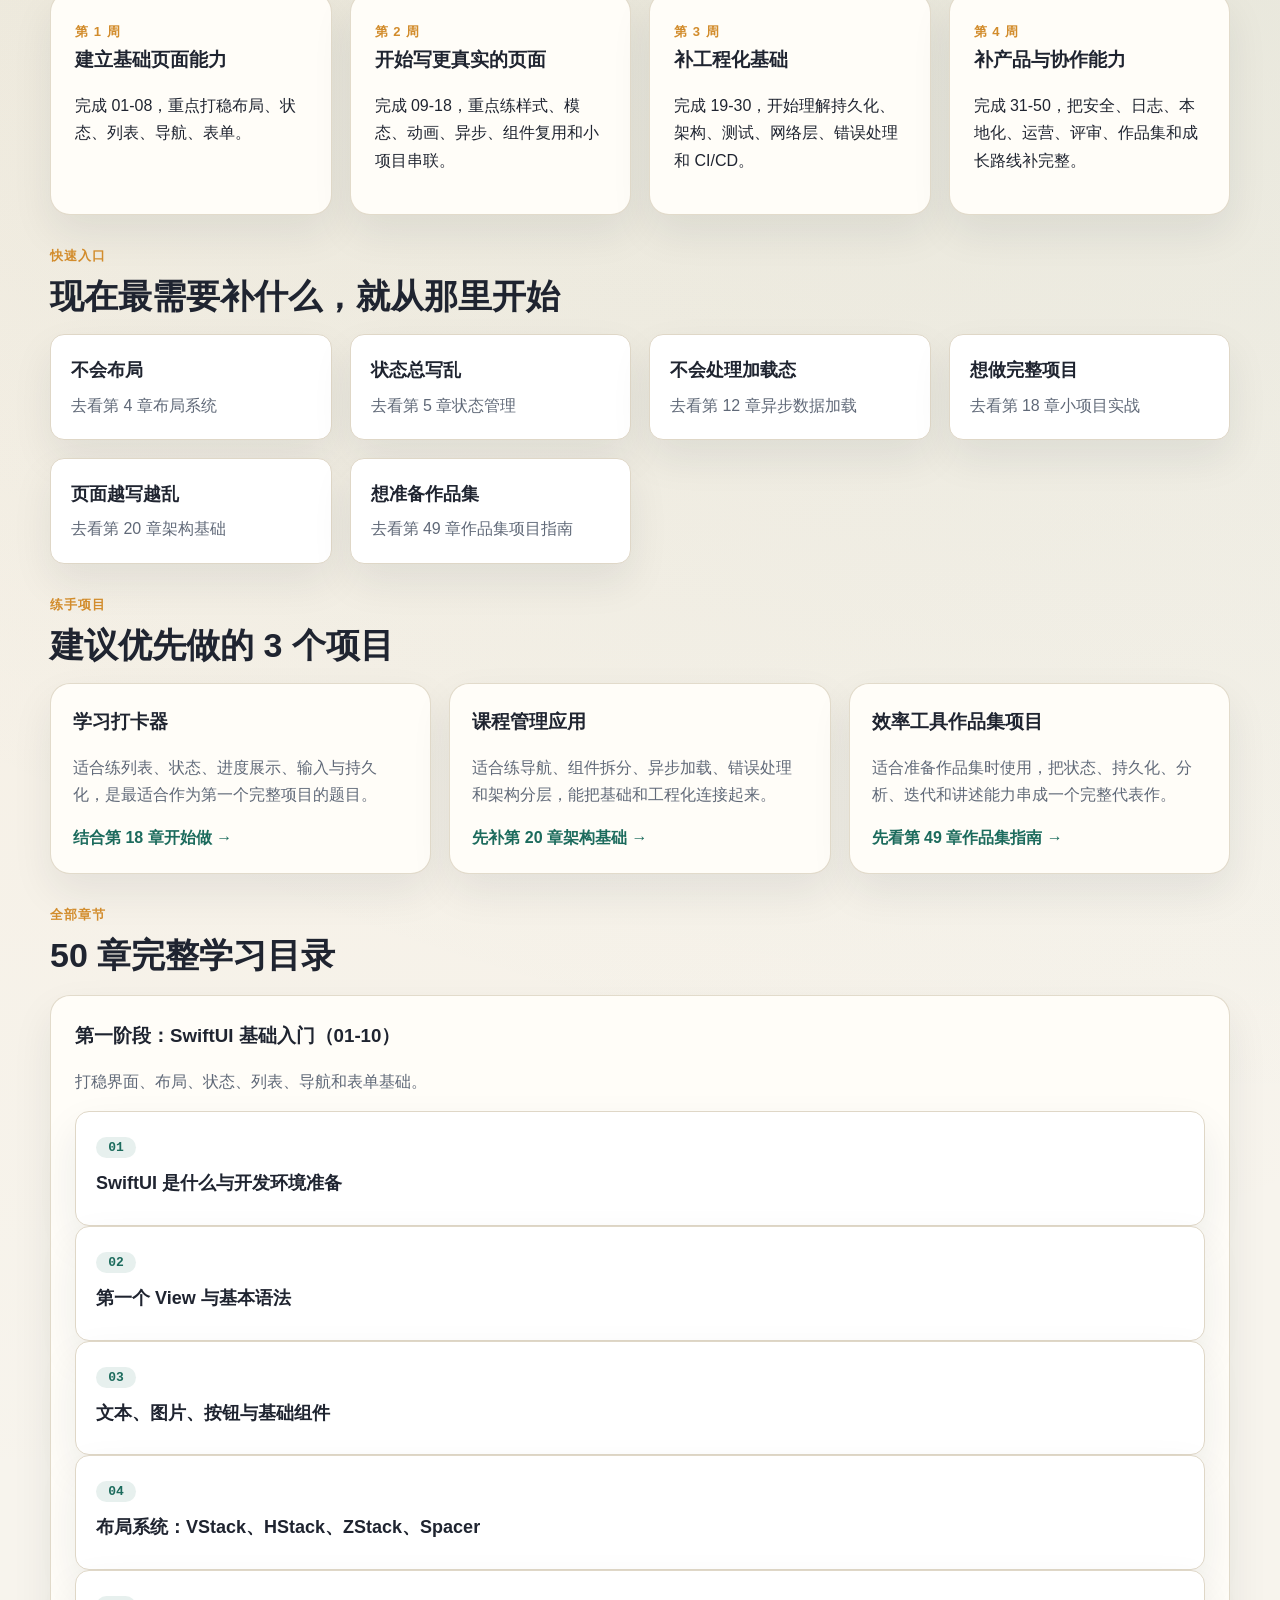
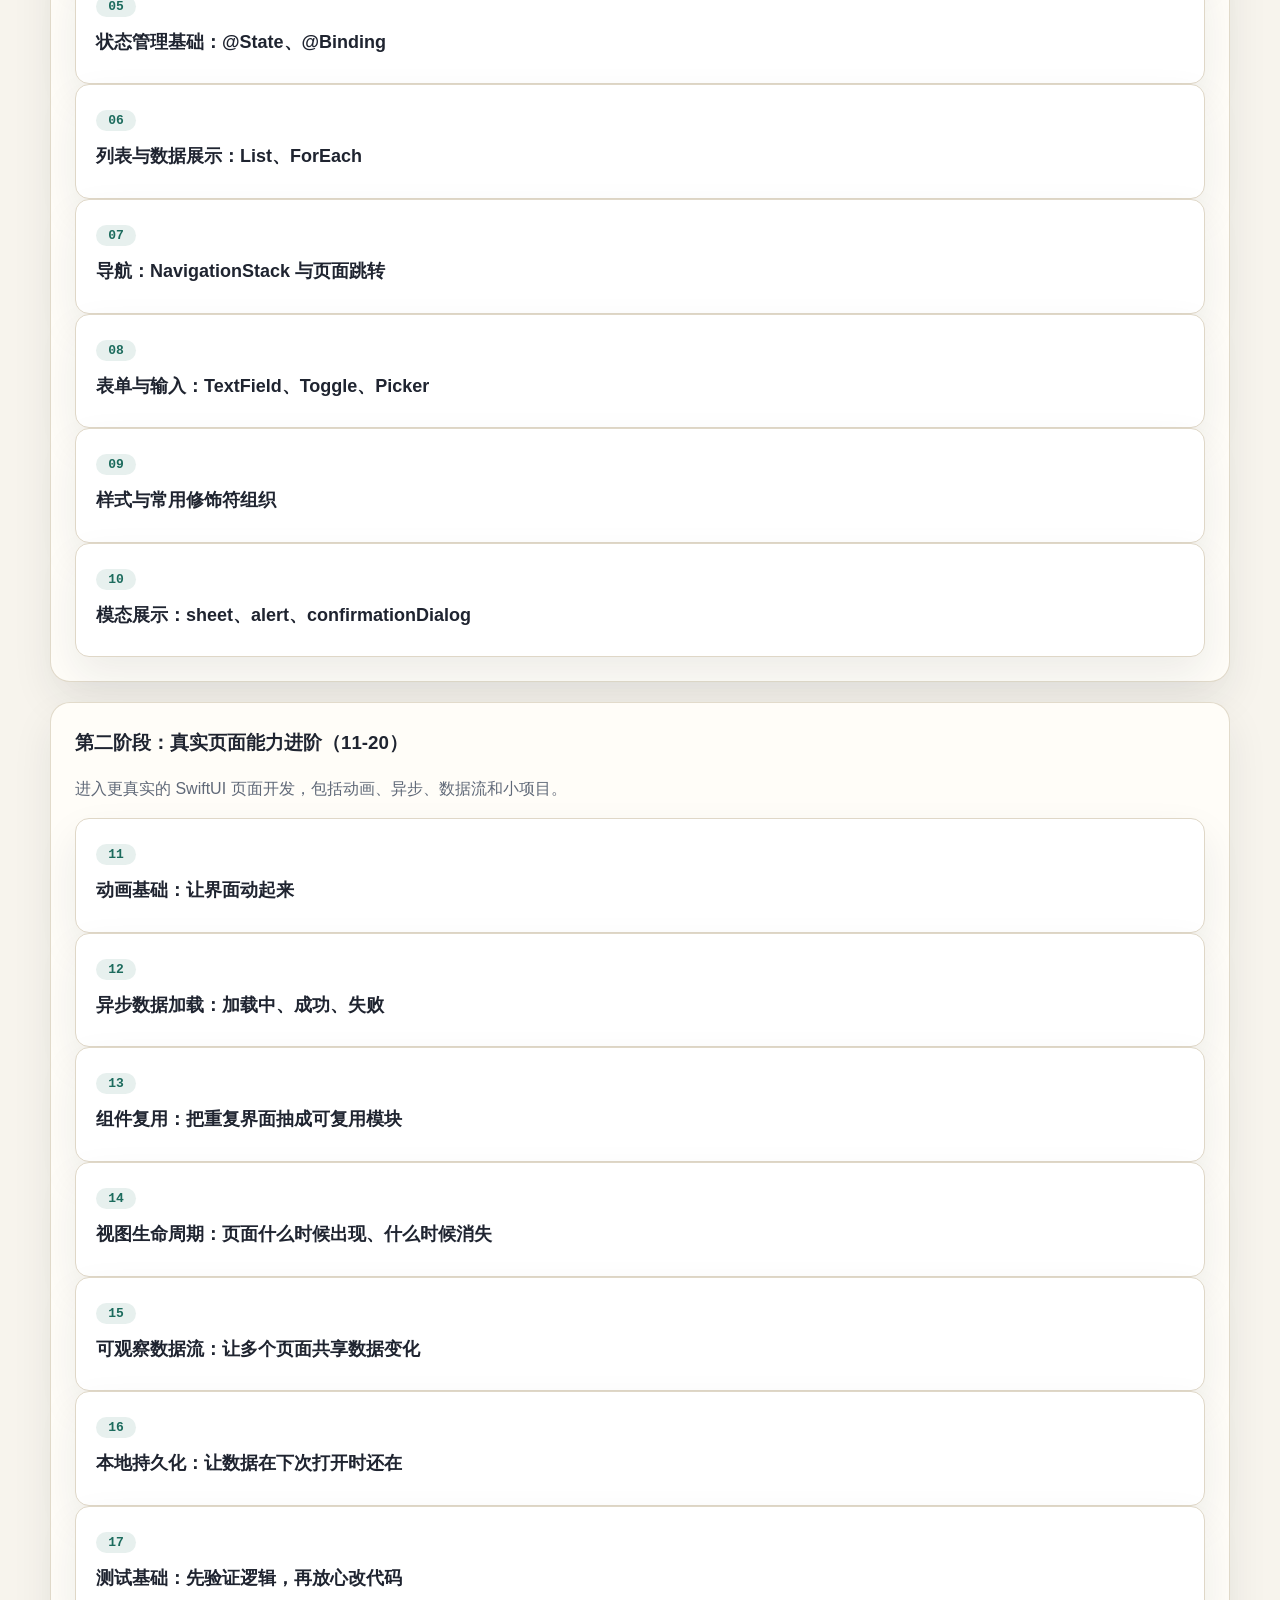
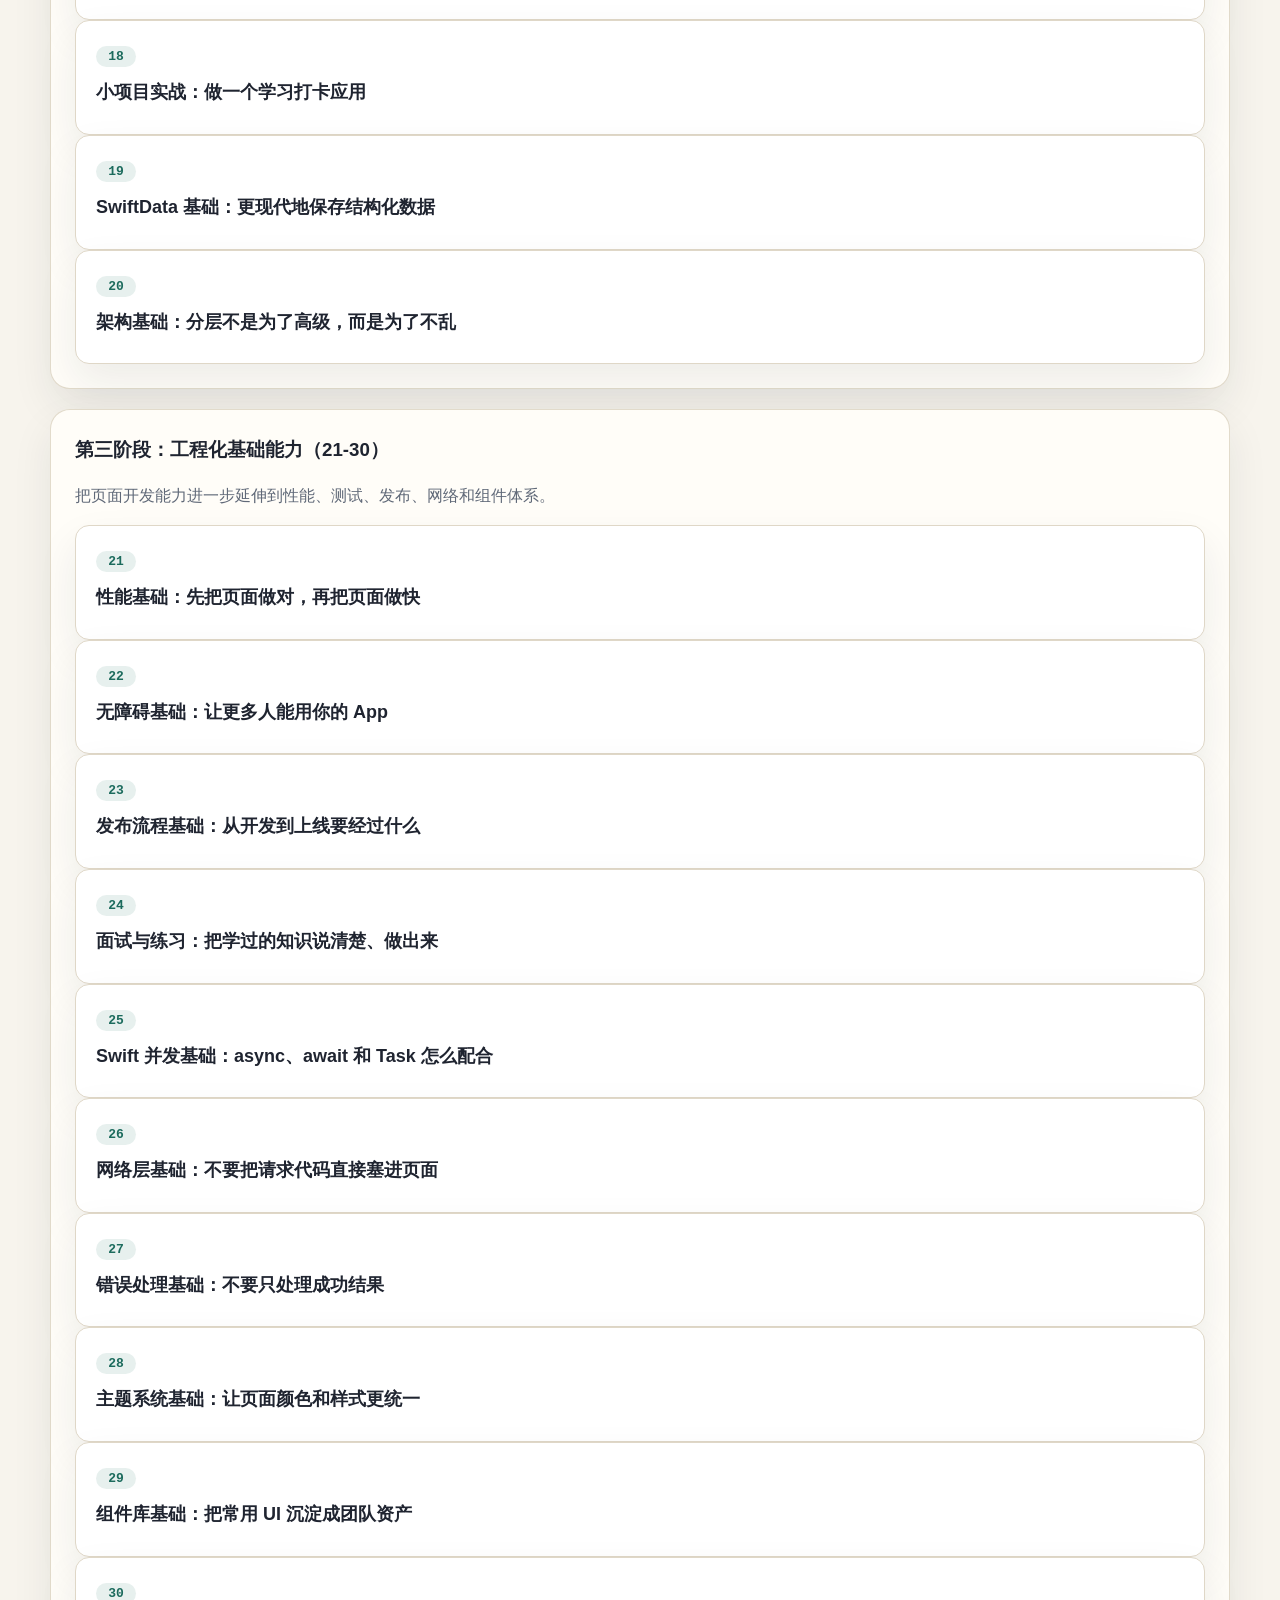
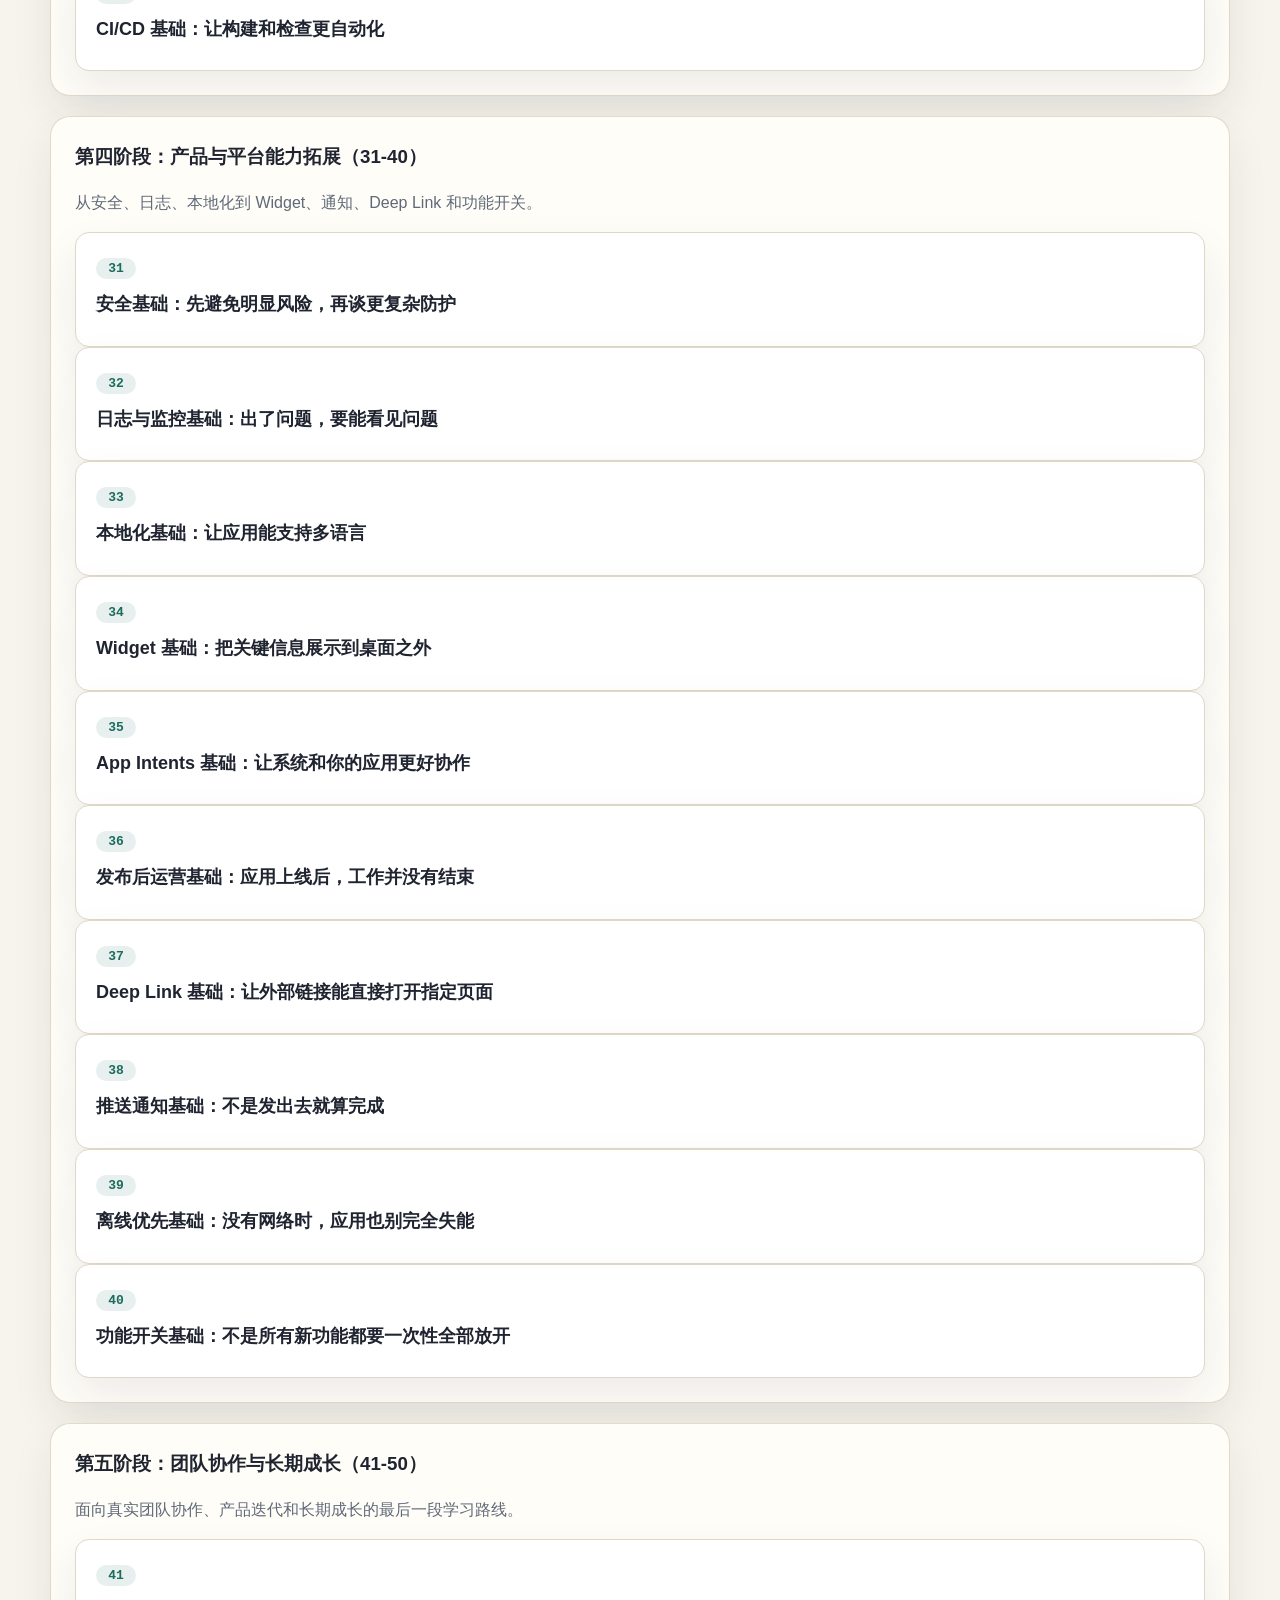
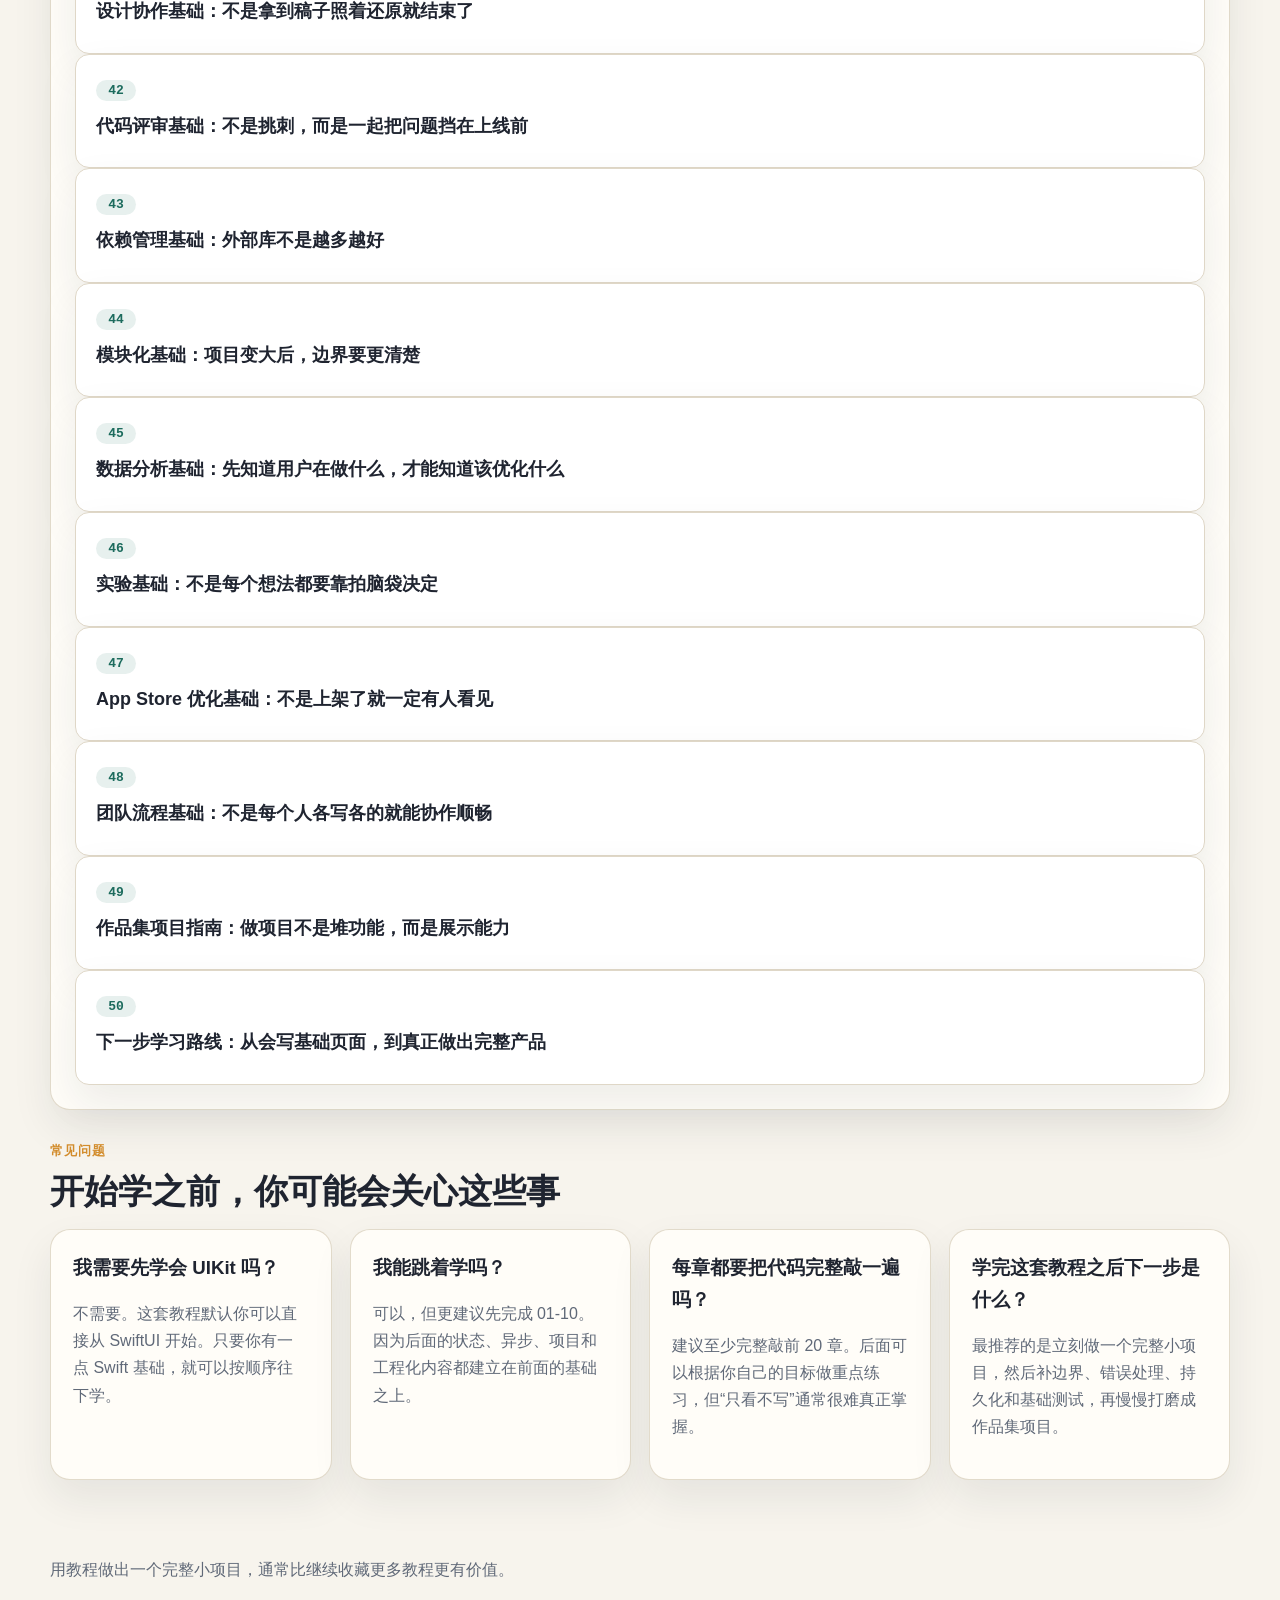
==== commit bc11be65: "``` docs(all): 添加各章节完成标准和学习指导内容 添加了从第一章到最后一章的完成标准、练习建议和学习指导内容， 帮助学习者明确每个章节的目标和后续学习路径。  - 为每个主要章节增加了"" ====
--- a/index.html
+++ b/index.html
@@ -68,6 +68,31 @@
       </article>
     </section>
 
+    <section class="resource-center">
+      <div class="section-heading">
+        <p class="section-heading__eyebrow">课程资源中心</p>
+        <h2>开始正式学习前，先把这 4 份辅助资料收好</h2>
+      </div>
+      <div class="resource-grid">
+        <a class="resource-card" href="./chapter.html?path=00-learning-guide/README.md">
+          <strong>学习指南</strong>
+          <span>帮你建立更稳的学习节奏，避免学散。</span>
+        </a>
+        <a class="resource-card" href="./chapter.html?path=00-swiftui-glossary/README.md">
+          <strong>SwiftUI 术语表</strong>
+          <span>把最容易混的高频词先讲成人话。</span>
+        </a>
+        <a class="resource-card" href="./chapter.html?path=00-common-errors/README.md">
+          <strong>常见报错清单</strong>
+          <span>报错时先从哪里查，少走弯路。</span>
+        </a>
+        <a class="resource-card" href="./chapter.html?path=00-practice-roadmap/README.md">
+          <strong>练手项目路线</strong>
+          <span>把教程真正转成项目和作品集能力。</span>
+        </a>
+      </div>
+    </section>
+
     <section class="learning-path" id="tracks">
       <div class="section-heading">
         <p class="section-heading__eyebrow">学习路线</p>
--- a/assets/site.css
+++ b/assets/site.css
@@ -146,7 +146,8 @@
 .quick-links__grid,
 .project-grid,
 .faq-list,
-.stats-strip {
+.stats-strip,
+.resource-grid {
   display: grid;
   gap: 18px;
 }
@@ -154,7 +155,8 @@
 .card-grid,
 .track-list,
 .week-grid,
-.stats-strip {
+.stats-strip,
+.resource-grid {
   grid-template-columns: repeat(auto-fit, minmax(220px, 1fr));
 }
 
@@ -176,6 +178,7 @@
 .quick-links,
 .projects,
 .faq,
+.resource-center,
 .chapter-library {
   margin-top: 30px;
 }
@@ -218,7 +221,8 @@
 
 .stat-card,
 .project-card,
-.faq-item {
+.faq-item,
+.resource-card {
   padding: 22px;
   border-radius: var(--radius-lg);
   background: var(--surface);
@@ -236,13 +240,20 @@
 
 .stat-card span,
 .project-card p,
-.faq-item p {
+.faq-item p,
+.resource-card span {
   color: var(--muted);
 }
 
 .project-card h3,
 .faq-item h3 {
   margin: 0 0 10px;
+}
+
+.resource-card strong {
+  display: block;
+  margin-bottom: 8px;
+  font-size: 18px;
 }
 
 .quick-link,
